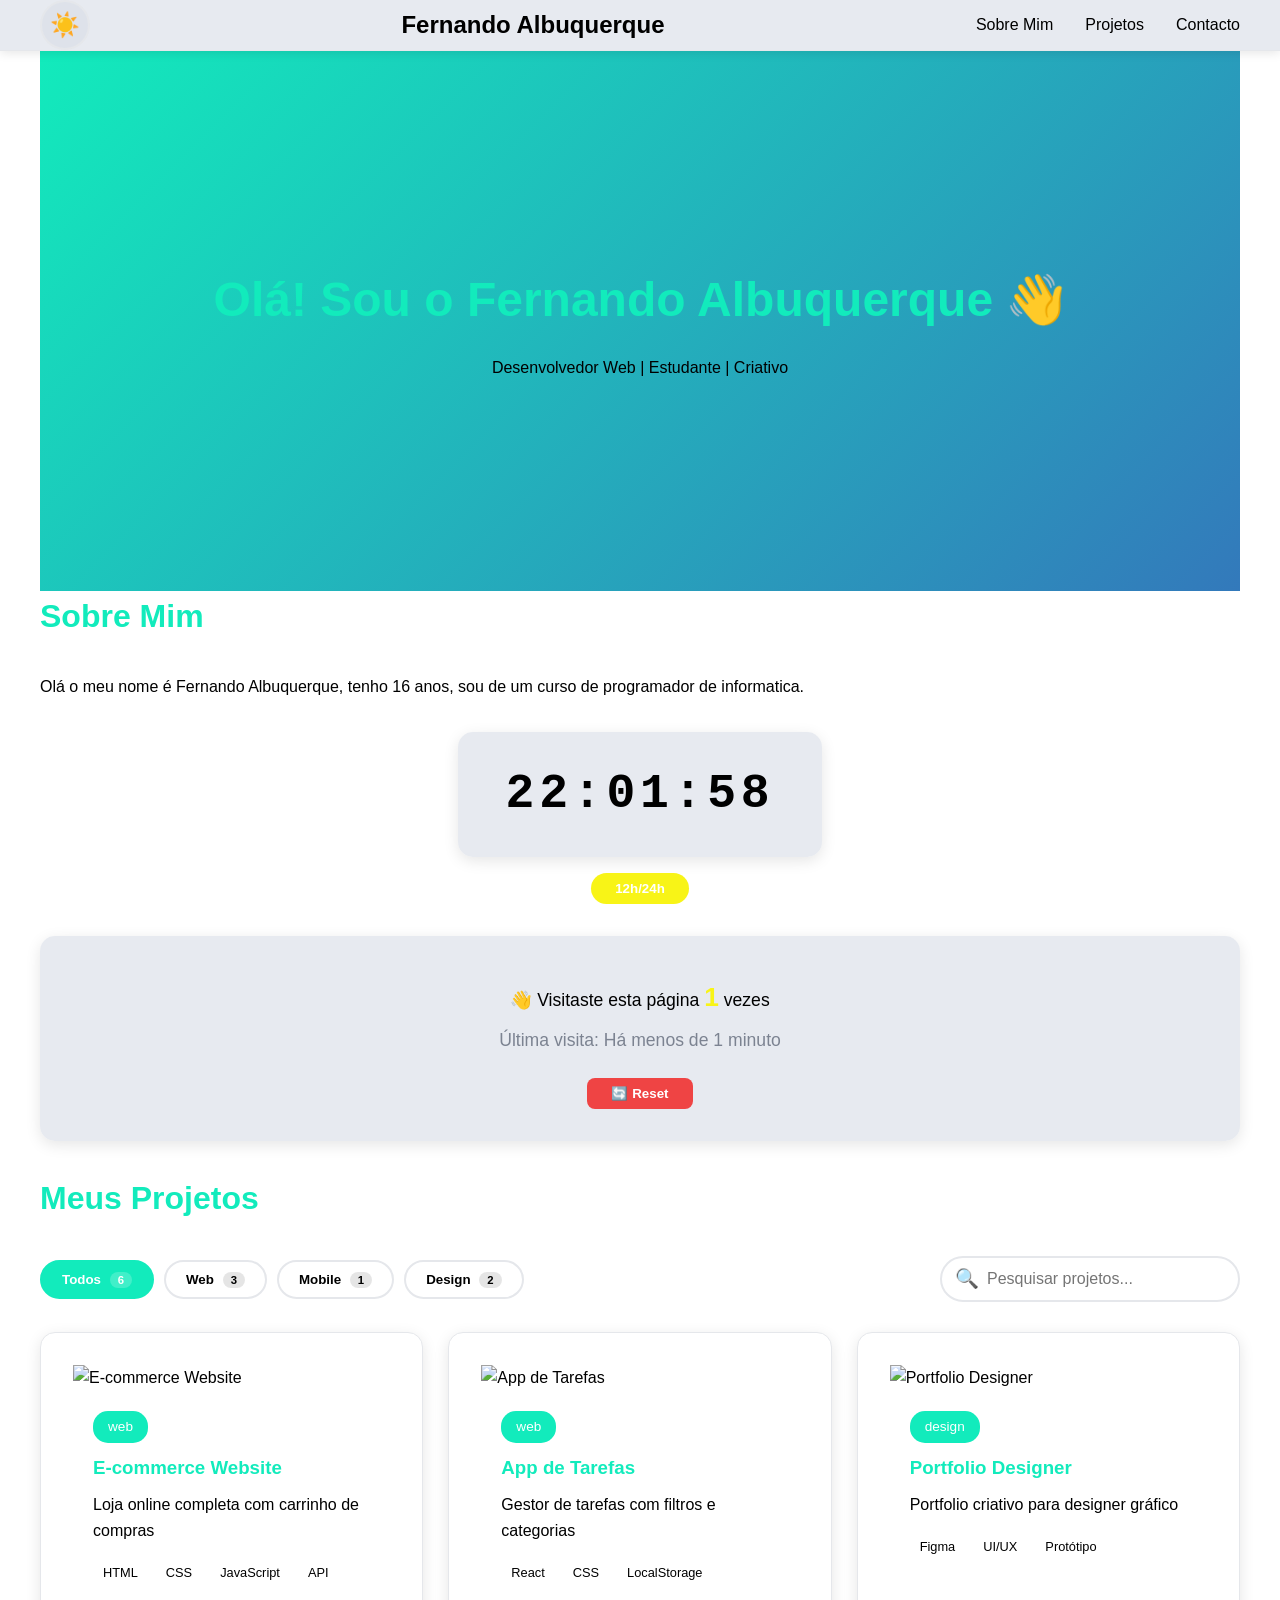
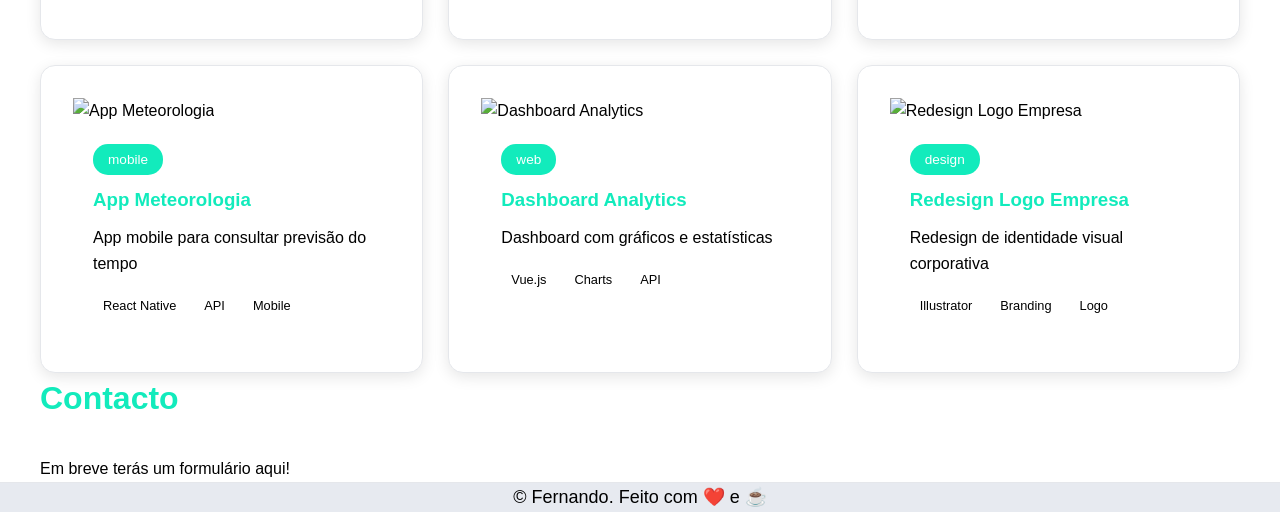
==== index.html @ 294d3413 "pesquisa" ====
<!DOCTYPE html>
<html lang="pt">
<head>
    <meta charset="UTF-8">
    <meta name="viewport" content="width=device-width, initial-scale=1.0">
    <meta name="description" content="Portfolio de [Teu Nome] - Desenvolvedor Web">
    <title>O Meu Portfolio</title>
    <link rel="stylesheet" href="styles.css">
</head>
<body>
    <!-- HEADER -->
    <header>
        <nav>
            <button id="theme-toggle" class="theme-toggle" aria-label="Alternar tema">
                <span class="icon-light">☀️</span>
                <span class="icon-dark">🌙</span>
            </button>
            <h1>Fernando Albuquerque</h1>
            <ul>
                <li><a href="#about">Sobre Mim</a></li>
                <li><a href="#projects">Projetos</a></li>
                <li><a href="#contact">Contacto</a></li>
            </ul>
        </nav>
    </header>

    <!-- HERO / INTRO -->
    <section class="hero">
        <h2>Olá! Sou o Fernando Albuquerque 👋</h2>
        <p>Desenvolvedor Web | Estudante | Criativo</p>
    </section>

    <!-- SOBRE MIM -->
    <section id="about" class="about">
        <h2>Sobre Mim</h2>
        <p>Olá o meu nome é Fernando Albuquerque, tenho 16 anos, sou de um curso de programador de informatica.</p>
        <!-- Aqui vão adicionar componentes interativos na próxima aula -->

        <!-- RELÓGIO -->
        <div class="clock-container">
        <div class="clock">
            <span id="hours">00</span>:<span id="minutes">00</span>:<span id="seconds">00</span>
        </div>
        <button id="format-toggle" class="format-toggle">12h/24h</button>
        </div>
        <!-- CONTADOR DE VISITAS -->
        <div class="visit-counter">
        <p>👋 Visitaste esta página <strong id="visit-count">0</strong> vezes</p>
        <p class="last-visit">Última visita: <span id="last-visit">Primeira vez!</span></p>
        <button id="reset-counter" class="reset-btn">🔄 Reset</button>
        </div>
    </section>

    <!-- PROJETOS -->
    <section id="projects" class="projects">
    <h2>Meus Projetos</h2>
    
    <!-- Barra de controlo (filtros + pesquisa) -->
    <div class="projects-controls">
        <div class="filter-buttons">
            <button class="filter-btn active" data-category="all">
                Todos <span class="count">0</span>
            </button>
            <button class="filter-btn" data-category="web">
                Web <span class="count">0</span>
            </button>
            <button class="filter-btn" data-category="mobile">
                Mobile <span class="count">0</span>
            </button>
            <button class="filter-btn" data-category="design">
                Design <span class="count">0</span>
            </button>
        </div>
        
        <div class="search-box">
            <input type="text" id="search-input" placeholder="Pesquisar projetos...">
        </div>
    </div>
    
    <!-- Grid onde os projetos vão aparecer -->
    <div id="projects-grid" class="projects-grid">
        <!-- Os cards serão inseridos aqui via JavaScript -->
    </div>
    
    <!-- Mensagem quando não há resultados -->
        <div id="no-results" class="no-results" style="display: none;">
            <p>😕 Nenhum projeto encontrado</p>
        </div>
    </section>

    <!-- Modal (fora da secção) -->
    <div id="project-modal" class="modal">
        <div class="modal-content">
            <span class="modal-close">×</span>
            <div id="modal-body">
            <!-- Conteúdo do modal será inserido aqui -->
            </div>
        </div>
    </div>

    <!-- CONTACTO -->
    <section id="contact" class="contact">
        <h2>Contacto</h2>
        <p>Em breve terás um formulário aqui!</p>
    </section>

    <!-- FOOTER -->
    <footer>
        <p style="color: black; font-size: large; text-align: center;">© <span id="year"></span>Fernando. Feito com ❤️ e ☕</p>
    </footer>
    <script src="script.js"></script>
</body>
</html>
---- styles.css ----
/* ===== RESET & VARIABLES ===== */
* {
    margin: 0;
    padding: 0;
    box-sizing: border-box;
}



/* ===== BASE STYLES ===== */
body {
    font-family: -apple-system, BlinkMacSystemFont, 'Segoe UI', sans-serif;
    line-height: 1.6;
    color: var(--dark);
    background: var(--light);
}

/* ===== HEADER & NAVIGATION ===== */
header {
    background: var(--white);
    padding: var(--spacing);
    box-shadow: 0 2px 10px rgba(0,0,0,0.1);
    position: sticky;
    top: 0;
    z-index: 100;
}

nav {
    display: flex;
    justify-content: space-between;
    align-items: center;
    max-width: 1200px;
    margin: 0 auto;
}

nav ul {
    display: flex;
    list-style: none;
    gap: 2rem;
}

nav a {
    text-decoration: none;
    color: var(--dark);
    font-weight: 500;
    transition: color 0.3s;
}

nav a:hover {
    color: var(--primary);
}

/* ===== HERO SECTION ===== */
.hero {
    background: linear-gradient(135deg, var(--primary) 0%, var(--secondary) 100%);
    color: var(--white);
    text-align: center;
    padding: 4rem var(--spacing);
    min-height: 60vh;
    display: flex;
    flex-direction: column;
    justify-content: center;
}

.hero h2 {
    font-size: 2.5rem;
    margin-bottom: 1rem;
}

/* ===== SECTIONS ===== */
section {
    max-width: 1200px;
    margin: 0 auto;
    padding: 3rem var(--spacing);
}

section h2 {
    font-size: 2rem;
    margin-bottom: 2rem;
    color: var(--primary);
}

/* ===== PROJECTS GRID ===== */
.projects-grid {
    display: grid;
    grid-template-columns: 1fr;
    gap: 2rem;
}

.project-card {
    background: var(--white);
    padding: 2rem;
    border-radius: 10px;
    box-shadow: 0 4px 12px rgba(0,0,0,0.1);
    transition: transform 0.3s;
}

.project-card:hover {
    transform: translateY(-5px);
}

/* ===== FOOTER ===== */
footer {
    background: var(--bg-secondary);
    color: var(--text-primary);
    text-align: center;
    padding: 2rem var(--spacing);
    border-top: 1px solid var(--border);
}

/* ===== RESPONSIVE - TABLET ===== */
@media (min-width: 768px) {
    .projects-grid {
        grid-template-columns: repeat(2, 1fr);
    }
    
    .hero h2 {
        font-size: 3rem;
    }
}

/* ===== RESPONSIVE - DESKTOP ===== */
@media (min-width: 1024px) {
    .projects-grid {
        grid-template-columns: repeat(3, 1fr);
    }
} 

/* ===== TEMA CLARO ===== */
:root {

    /* ===== cores principais ===== */
    --primary: #12ebbc;
    --secondary: #3379bb;
    --accent: #f8f417;

    /* ===== tema ===== */
    --bg-primary: #ffffff;
    --bg-secondary: #d9dee7a2;
    --text-primary: #000000;
    --text-secondary: #7c8391;
    --border: #e5e7eb;
}

/* ===== TEMA ESCURO ===== */
body.dark-mode {

    --primary: #910596;
    --secondary: #a93fff;
    --accent: #f817ed;

    --bg-primary: #1f2937;
    --bg-secondary: #5051527a;
    --text-primary: #979797;
    --text-secondary: #d1d5db;
    --border: #374151;
}


/* ===== APLICAR VARIÁVEIS ===== */
body {
    background-color: var(--bg-primary);
    color: var(--text-primary);
    transition: background-color 0.3s ease, color 0.3s ease;
}

header {
    background-color: var(--bg-secondary);
    border-bottom: 1px solid var(--border);
}

.project-card {
    background-color: var(--bg-secondary);
    color: var(--text-primary);
    border: 1px solid var(--border);
}

.theme-toggle {
    background: var(--bg-secondary);
    border: 2px solid var(--border);
    border-radius: 50%;
    width: 50px;
    height: 50px;
    cursor: pointer;
    font-size: 1.5em;
    transition: all 0.3s ease;
    position: relative;
}

.theme-toggle:hover {
    transform: scale(1.1);
}

.icon-light,
.icon-dark {
    position: absolute;
    top: 50%;
    left: 50%;
    transform: translate(-50%, -50%);
    transition: opacity 0.3s ease;
}

/* Mostrar sol em modo claro, lua em modo escuro */
body:not(.dark-mode) .icon-dark {
    opacity: 0;
}

body.dark-mode .icon-light {
    opacity: 0;
}

.clock-container {
    display: flex;
    flex-direction: column;
    align-items: center;
    gap: 1rem;
    margin: 2rem 0;
}

.clock {
    font-size: 3em;
    font-weight: bold;
    font-family: 'Courier New', monospace;
    background: var(--bg-secondary);
    padding: 1.5rem 3rem;
    border-radius: 15px;
    box-shadow: 0 4px 15px rgba(0, 0, 0, 0.1);
    letter-spacing: 0.1em;
}

.clock span {
    display: inline-block;
    min-width: 0.6em;
    text-align: center;
}

.format-toggle {
    background: var(--accent);
    color: white;
    border: none;
    padding: 0.5rem 1.5rem;
    border-radius: 25px;
    cursor: pointer;
    font-weight: 600;
    transition: all 0.3s ease;
}

.format-toggle:hover {
    transform: translateY(-2px);
    box-shadow: 0 4px 10px rgba(99, 102, 241, 0.3);
}
.visit-counter {
    background: var(--bg-secondary);
    padding: 2rem;
    border-radius: 15px;
    margin: 2rem 0;
    text-align: center;
    box-shadow: 0 4px 15px rgba(0, 0, 0, 0.1);
}

.visit-counter p {
    margin: 0.5rem 0;
    font-size: 1.1em;
}

.visit-counter strong {
    color: var(--accent);
    font-size: 1.5em;
}

.last-visit {
    color: var(--text-secondary);
    font-size: 0.9em;
}

.reset-btn {
    margin-top: 1rem;
    background: #ef4444;
    color: white;
    border: none;
    padding: 0.5rem 1.5rem;
    border-radius: 8px;
    cursor: pointer;
    font-weight: 600;
    transition: all 0.3s ease;
}

.reset-btn:hover {
    background: #dc2626;
    transform: translateY(-2px);
}
/* Controles */
.projects-controls {
    display: flex;
    justify-content: space-between;
    align-items: center;
    gap: 20px;
    margin-bottom: 30px;
    flex-wrap: wrap;
}

.filter-buttons {
    display: flex;
    gap: 10px;
    flex-wrap: wrap;
}

.filter-btn {
    padding: 10px 20px;
    border: 2px solid var(--border);
    background: white;
    border-radius: 25px;
    cursor: pointer;
    font-weight: 600;
    transition: all 0.3s;
}

.filter-btn:hover {
    border-color: var(--primary);
    transform: translateY(-2px);
}

.filter-btn.active {
    background: var(--primary);
    color: white;
    border-color: var(--primary);
}

.filter-btn .count {
    background: rgba(0,0,0,0.1);
    padding: 2px 8px;
    border-radius: 10px;
    font-size: 0.85em;
    margin-left: 5px;
}

.filter-btn.active .count {
    background: rgba(255,255,255,0.2);
}

/* Search */
.search-box input {
    padding: 12px 20px;
    border: 2px solid var(--border);
    border-radius: 25px;
    width: 300px;
    font-size: 1em;
    transition: border-color 0.3s;
}

.search-box input:focus {
    outline: none;
    border-color: var(--primary);
}

/* Grid de Projetos */
.projects-grid {
    display: grid;
    grid-template-columns: repeat(auto-fill, minmax(300px, 1fr));
    gap: 25px;
    margin-top: 30px;
}

/* Card de Projeto */
.project-card {
    background: white;
    border-radius: 15px;
    overflow: hidden;
    box-shadow: 0 4px 15px rgba(0,0,0,0.1);
    transition: all 0.3s;
    cursor: pointer;
}

.project-card:hover {
    transform: translateY(-5px);
    box-shadow: 0 8px 25px rgba(99, 102, 241, 0.2);
}

.project-card img {
    width: 100%;
    height: 200px;
    object-fit: cover;
}

.project-card-body {
    padding: 20px;
}

.project-card-body h3 {
    color: var(--primary);
    margin-bottom: 10px;
}

.project-category {
    display: inline-block;
    background: var(--primary);
    color: white;
    padding: 5px 15px;
    border-radius: 15px;
    font-size: 0.85em;
    margin-bottom: 10px;
}

.project-description {
    color: var(--gray);
    margin-bottom: 15px;
}

.project-tags {
    display: flex;
    gap: 8px;
    flex-wrap: wrap;
}

.tag {
    background: var(--light);
    color: var(--dark);
    padding: 4px 10px;
    border-radius: 10px;
    font-size: 0.8em;
}

/* No Results */
.no-results {
    text-align: center;
    padding: 60px 20px;
    color: var(--gray);
    font-size: 1.2em;
}

/* Modal (básico por agora) */
.modal {
    display: none;
    position: fixed;
    z-index: 1000;
    left: 0;
    top: 0;
    width: 100%;
    height: 100%;
    background: rgba(0,0,0,0.8);
}

.modal.active {
    display: flex;
    align-items: center;
    justify-content: center;
}

.modal-content {
    background: white;
    padding: 30px;
    border-radius: 20px;
    max-width: 800px;
    width: 90%;
    max-height: 90vh;
    overflow-y: auto;
    position: relative;
}

.modal-close {
    position: absolute;
    right: 20px;
    top: 20px;
    font-size: 2em;
    cursor: pointer;
    color: var(--gray);
}

.modal-close:hover {
    color: var(--danger);
}

/* Animação ao renderizar cards */
.project-card {
    animation: fadeInUp 0.5s ease forwards;
    opacity: 0;
}

@keyframes fadeInUp {
    from {
        opacity: 0;
        transform: translateY(30px);
    }
    to {
        opacity: 1;
        transform: translateY(0);
    }
}

/* Delay progressivo para cada card */
.project-card:nth-child(1) { animation-delay: 0.1s; }
.project-card:nth-child(2) { animation-delay: 0.2s; }
.project-card:nth-child(3) { animation-delay: 0.3s; }
.project-card:nth-child(4) { animation-delay: 0.4s; }
.project-card:nth-child(5) { animation-delay: 0.5s; }
.project-card:nth-child(6) { animation-delay: 0.6s; }

@keyframes fadeOut {
    to {
        opacity: 0;
        transform: translateY(-20px);
    }
}

/* Modal Overlay */
.modal {
    display: none;
    position: fixed;
    z-index: 1000;
    left: 0;
    top: 0;
    width: 100%;
    height: 100%;
    background: rgba(0, 0, 0, 0.8);
    backdrop-filter: blur(5px);
    animation: fadeIn 0.3s ease;
}

.modal.active {
    display: flex;
    align-items: center;
    justify-content: center;
}

/* Modal Content */
.modal-content {
    background: white;
    padding: 40px;
    border-radius: 20px;
    max-width: 800px;
    width: 90%;
    max-height: 90vh;
    overflow-y: auto;
    position: relative;
    animation: slideUp 0.4s ease;
    box-shadow: 0 20px 60px rgba(0, 0, 0, 0.3);
}

@keyframes slideUp {
    from {
        opacity: 0;
        transform: translateY(50px);
    }
    to {
        opacity: 1;
        transform: translateY(0);
    }
}

/* Close Button */
.modal-close {
    position: absolute;
    right: 20px;
    top: 20px;
    font-size: 2.5em;
    cursor: pointer;
    color: var(--gray);
    line-height: 1;
    transition: all 0.3s;
    width: 40px;
    height: 40px;
    display: flex;
    align-items: center;
    justify-content: center;
    border-radius: 50%;
}

.modal-close:hover {
    background: var(--danger);
    color: white;
    transform: rotate(90deg);
}

/* Modal Body */
#modal-body h2 {
    color: var(--primary);
    margin-bottom: 10px;
}

.modal-category {
    display: inline-block;
    background: var(--primary);
    color: white;
    padding: 8px 20px;
    border-radius: 20px;
    margin-bottom: 20px;
}

.modal-image {
    width: 100%;
    border-radius: 15px;
    margin-bottom: 25px;
}

.modal-section {
    margin: 25px 0;
}

.modal-section h3 {
    color: var(--dark);
    margin-bottom: 15px;
    border-left: 4px solid var(--primary);
    padding-left: 15px;
}

.modal-section ul {
    list-style: none;
    padding: 0;
}

.modal-section ul li {
    padding: 8px 0;
    padding-left: 25px;
    position: relative;
}

.modal-section ul li::before {
    content: '✓';
    position: absolute;
    left: 0;
    color: var(--success);
    font-weight: bold;
}

.modal-tech {
    display: flex;
    gap: 10px;
    flex-wrap: wrap;
}

.tech-badge {
    background: linear-gradient(135deg, var(--primary), var(--secondary));
    color: white;
    padding: 8px 16px;
    border-radius: 20px;
    font-size: 0.9em;
}

.modal-link {
    display: inline-block;
    background: var(--primary);
    color: white;
    padding: 12px 30px;
    border-radius: 25px;
    text-decoration: none;
    margin-top: 20px;
    transition: all 0.3s;
}

.modal-link:hover {
    background: var(--secondary);
    transform: translateY(-2px);
    box-shadow: 0 4px 12px rgba(99, 102, 241, 0.3);
}

/* Highlight no input quando está ativo */
.search-box input:focus {
    outline: none;
    border-color: var(--primary);
    box-shadow: 0 0 0 3px rgba(99, 102, 241, 0.1);
}

/* Ícone de pesquisa dentro do input */
.search-box {
    position: relative;
}

.search-box input {
    padding-left: 45px;
}

.search-box::before {
    content: '🔍';
    position: absolute;
    left: 15px;
    top: 50%;
    transform: translateY(-50%);
    font-size: 1.2em;
}

/* Animação quando não há resultados */
.no-results {
    animation: shake 0.5s ease;
}

@keyframes shake {
    0%, 100% { transform: translateX(0); }
    25% { transform: translateX(-10px); }
    75% { transform: translateX(10px); }
}
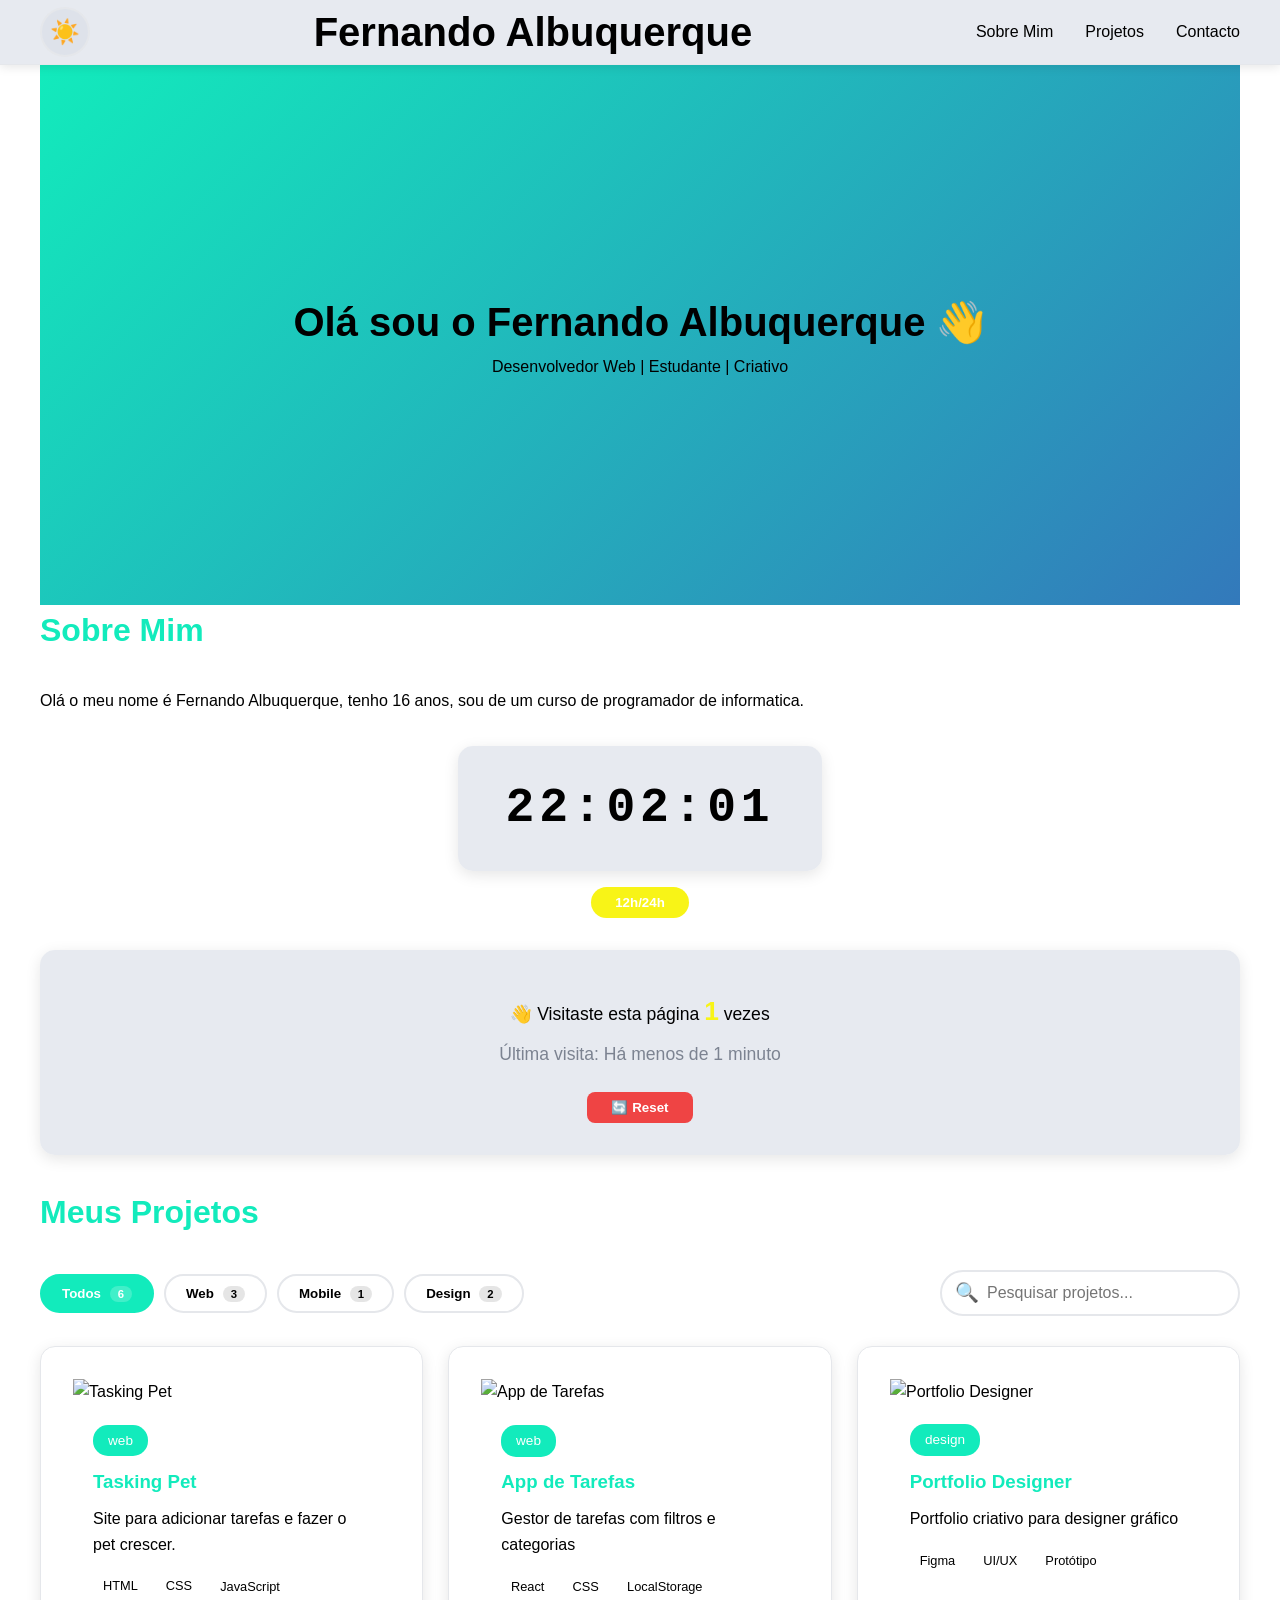
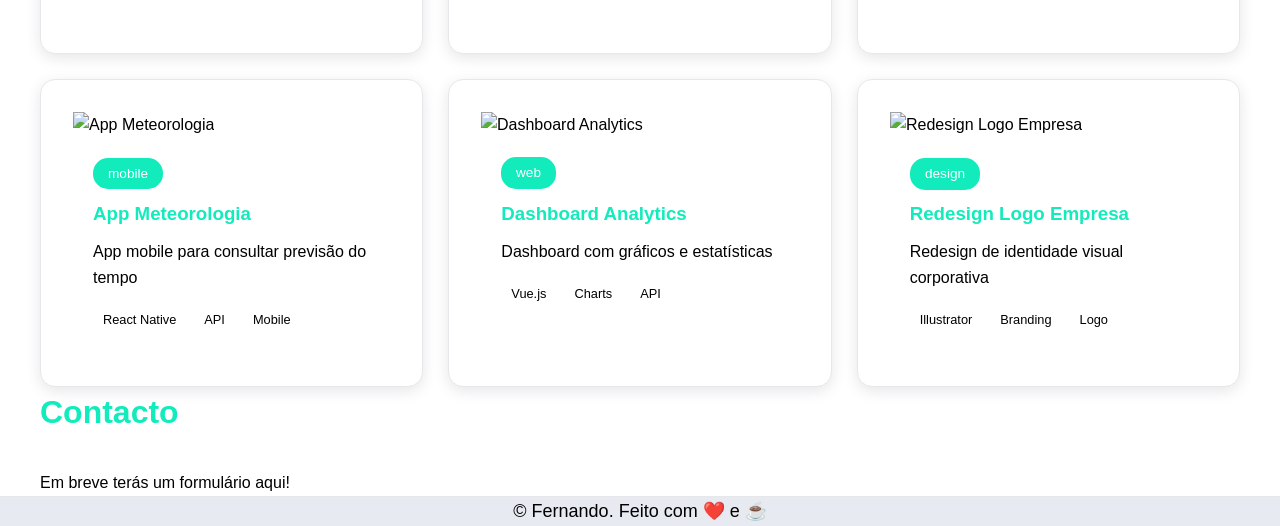
==== commit ffd8d3bc: "new project" ====
--- a/index.html
+++ b/index.html
@@ -26,7 +26,7 @@
 
     <!-- HERO / INTRO -->
     <section class="hero">
-        <h2>Olá! Sou o Fernando Albuquerque 👋</h2>
+        <h1>Olá sou o Fernando Albuquerque 👋</h1>
         <p>Desenvolvedor Web | Estudante | Criativo</p>
     </section>
 
--- a/styles.css
+++ b/styles.css
@@ -1,3 +1,7 @@
+h1 {
+    font-size: 2.5rem;
+    color: #000000;
+}
 /* ===== RESET & VARIABLES ===== */
 * {
     margin: 0;
@@ -145,13 +149,13 @@
 /* ===== TEMA ESCURO ===== */
 body.dark-mode {
 
-    --primary: #910596;
-    --secondary: #a93fff;
-    --accent: #f817ed;
+    --primary: #f70fff;
+    --secondary: #a408b3;
+    --accent: #5e125a;
 
     --bg-primary: #1f2937;
     --bg-secondary: #5051527a;
-    --text-primary: #979797;
+    --text-primary: #000000;
     --text-secondary: #d1d5db;
     --border: #374151;
 }
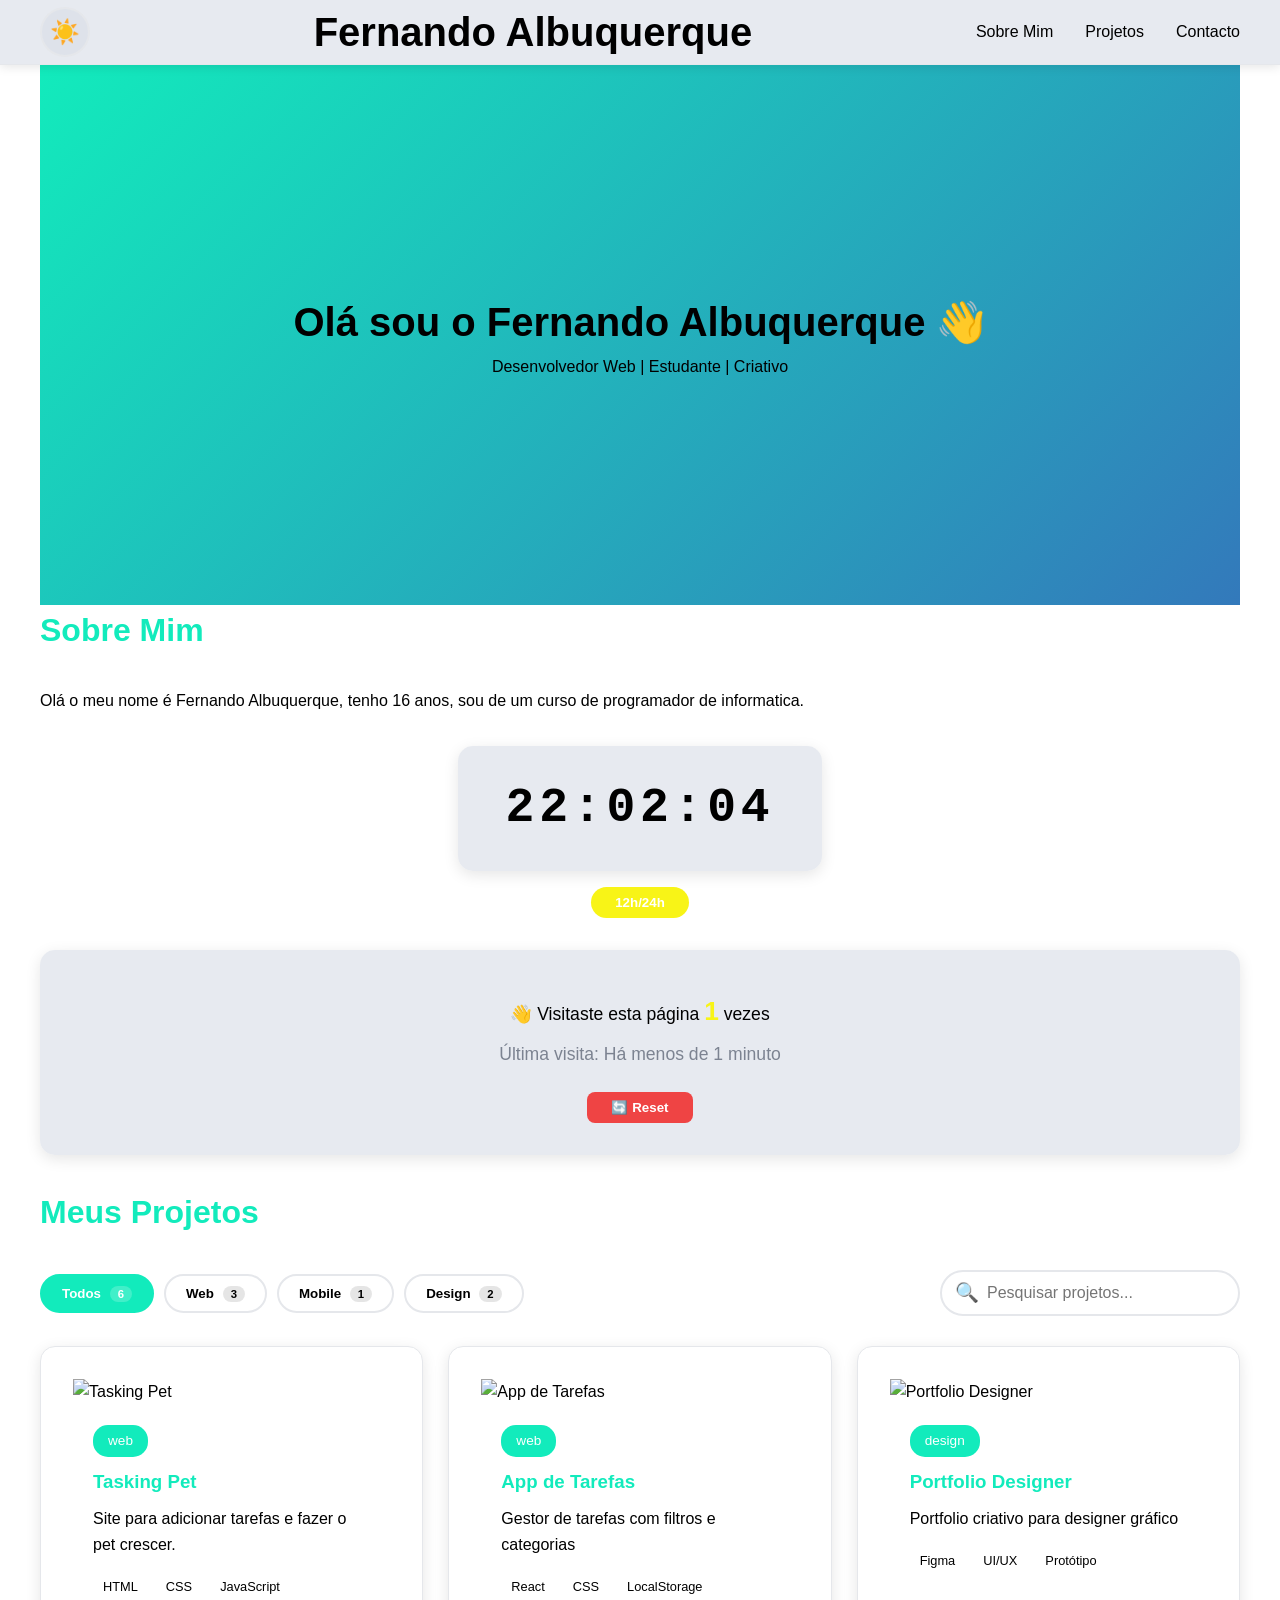
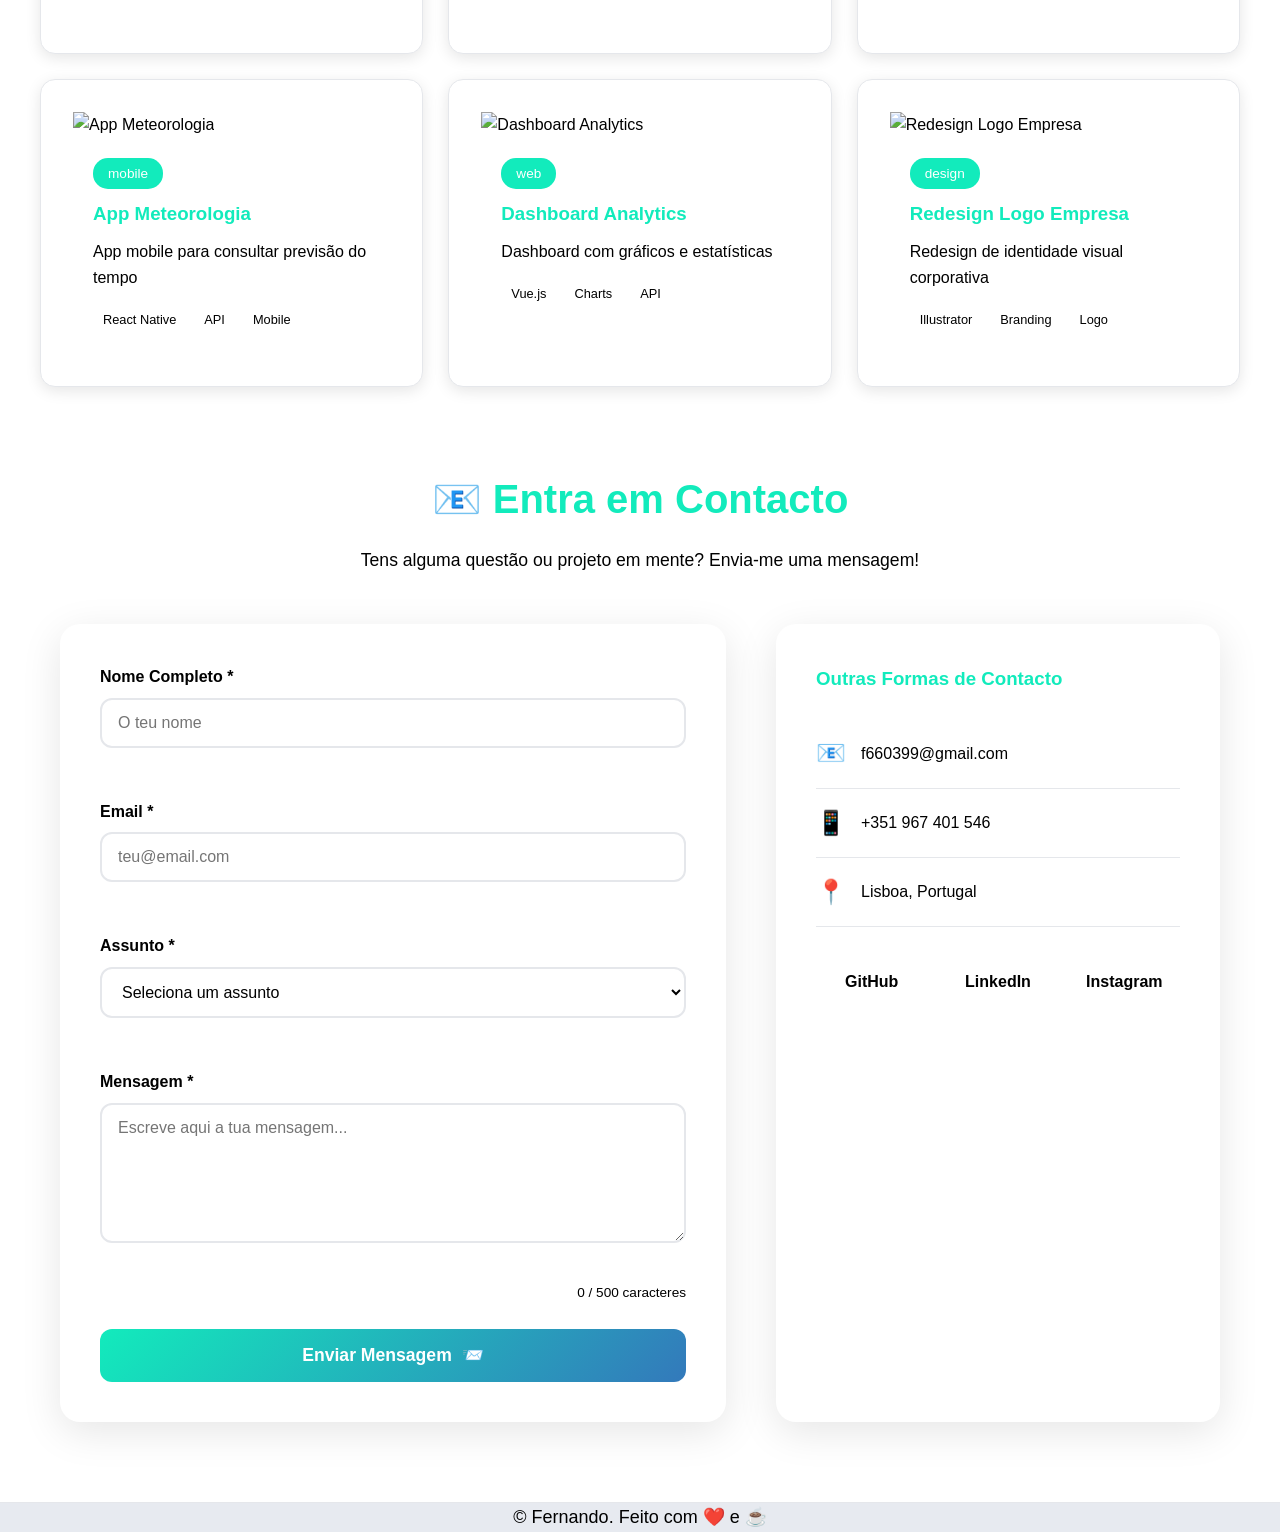
==== commit 24760dfc: "area de contacto" ====
--- a/index.html
+++ b/index.html
@@ -100,8 +100,124 @@
 
     <!-- CONTACTO -->
     <section id="contact" class="contact">
-        <h2>Contacto</h2>
-        <p>Em breve terás um formulário aqui!</p>
+    <div class="section-header">
+        <h2>📧 Entra em Contacto</h2>
+        <p>Tens alguma questão ou projeto em mente? Envia-me uma mensagem!</p>
+    </div>
+
+    <div class="contact-container">
+        <!-- Formulário -->
+        <form id="contact-form" class="contact-form" novalidate>
+            
+            <!-- Nome -->
+            <div class="form-group">
+                <label for="name">
+                    Nome Completo <span class="required">*</span>
+                </label>
+                <div class="input-wrapper">
+                    <input 
+                        type="text" 
+                        id="name" 
+                        name="name"
+                        placeholder="O teu nome"
+                        required
+                        minlength="3"
+                    >
+                    <span class="input-icon"></span>
+                </div>
+                <span class="error-message"></span>
+            </div>
+
+            <!-- Email -->
+            <div class="form-group">
+                <label for="email">
+                    Email <span class="required">*</span>
+                </label>
+                <div class="input-wrapper">
+                    <input 
+                        type="email" 
+                        id="email" 
+                        name="email"
+                        placeholder="teu@email.com"
+                        required
+                    >
+                    <span class="input-icon"></span>
+                </div>
+                <span class="error-message"></span>
+            </div>
+
+            <!-- Assunto -->
+            <div class="form-group">
+                <label for="subject">
+                    Assunto <span class="required">*</span>
+                </label>
+                <div class="input-wrapper">
+                    <select id="subject" name="subject" required>
+                        <option value="">Seleciona um assunto</option>
+                        <option value="projeto">Proposta de Projeto</option>
+                        <option value="colaboracao">Colaboração</option>
+                        <option value="emprego">Oportunidade de Emprego</option>
+                        <option value="info">Pedido de Informação</option>
+                        <option value="outro">Outro</option>
+                    </select>
+                    <span class="input-icon"></span>
+                </div>
+                <span class="error-message"></span>
+            </div>
+
+            <!-- Mensagem -->
+            <div class="form-group">
+                <label for="message">
+                    Mensagem <span class="required">*</span>
+                </label>
+                <div class="input-wrapper">
+                    <textarea 
+                        id="message" 
+                        name="message"
+                        placeholder="Escreve aqui a tua mensagem..."
+                        required
+                        minlength="10"
+                        rows="6"
+                    ></textarea>
+                    <span class="input-icon"></span>
+                </div>
+                <span class="error-message"></span>
+                <div class="char-counter">
+                    <span id="char-count">0</span> / 500 caracteres
+                </div>
+            </div>
+
+            <!-- Botão Submit -->
+            <button type="submit" class="submit-btn" id="submit-btn">
+                <span class="btn-text">Enviar Mensagem</span>
+                <span class="btn-icon">📨</span>
+            </button>
+
+        </form>
+
+        <!-- Info Adicional -->
+        <div class="contact-info">
+            <h3>Outras Formas de Contacto</h3>
+            <div class="info-item">
+                <span class="icon">📧</span>
+                <span>f660399@gmail.com</span>
+            </div>
+            <div class="info-item">
+                <span class="icon">📱</span>
+                <span>+351 967 401 546</span>
+            </div>
+            <div class="info-item">
+                <span class="icon">📍</span>
+                <span>Lisboa, Portugal</span>
+            </div>
+            
+            <div class="social-links">
+                <a href="#" target="_blank">GitHub</a>
+                <a href="#" target="_blank">LinkedIn</a>
+                <a href="#" target="_blank">Instagram</a>
+            </div>
+        </div>
+    </div>
     </section>
 
     <!-- FOOTER -->
--- a/styles.css
+++ b/styles.css
@@ -691,4 +691,268 @@
     0%, 100% { transform: translateX(0); }
     25% { transform: translateX(-10px); }
     75% { transform: translateX(10px); }
+}
+
+/* Contact Section */
+.contact {
+    padding: 80px 20px;
+    background: var(--light);
+}
+
+.section-header {
+    text-align: center;
+    margin-bottom: 50px;
+}
+
+.section-header h2 {
+    font-size: 2.5em;
+    color: var(--primary);
+    margin-bottom: 15px;
+}
+
+.section-header p {
+    color: var(--gray);
+    font-size: 1.1em;
+}
+
+.contact-container {
+    max-width: 1200px;
+    margin: 0 auto;
+    display: grid;
+    grid-template-columns: 1.5fr 1fr;
+    gap: 50px;
+}
+
+/* Form Styling */
+.contact-form {
+    background: white;
+    padding: 40px;
+    border-radius: 20px;
+    box-shadow: 0 10px 40px rgba(0, 0, 0, 0.1);
+}
+
+.form-group {
+    margin-bottom: 25px;
+}
+
+.form-group label {
+    display: block;
+    margin-bottom: 8px;
+    font-weight: 600;
+    color: var(--dark);
+}
+
+.required {
+    color: var(--danger);
+}
+
+.input-wrapper {
+    position: relative;
+}
+
+.form-group input,
+.form-group select,
+.form-group textarea {
+    width: 100%;
+    padding: 14px 45px 14px 16px;
+    border: 2px solid var(--border);
+    border-radius: 12px;
+    font-size: 1em;
+    font-family: inherit;
+    transition: all 0.3s;
+    background: white;
+}
+
+.form-group input:focus,
+.form-group select:focus,
+.form-group textarea:focus {
+    outline: none;
+    border-color: var(--primary);
+    box-shadow: 0 0 0 4px rgba(99, 102, 241, 0.1);
+}
+
+.form-group textarea {
+    resize: vertical;
+    min-height: 120px;
+}
+
+/* Input Icons (validation feedback) */
+.input-icon {
+    position: absolute;
+    right: 15px;
+    top: 50%;
+    transform: translateY(-50%);
+    font-size: 1.2em;
+    opacity: 0;
+    transition: opacity 0.3s;
+}
+
+.form-group.valid .input-icon {
+    opacity: 1;
+    color: var(--success);
+}
+
+.form-group.valid .input-icon::before {
+    content: '✓';
+}
+
+.form-group.invalid .input-icon {
+    opacity: 1;
+    color: var(--danger);
+}
+
+.form-group.invalid .input-icon::before {
+    content: '✗';
+}
+
+.form-group.valid input,
+.form-group.valid select,
+.form-group.valid textarea {
+    border-color: var(--success);
+}
+
+.form-group.invalid input,
+.form-group.invalid select,
+.form-group.invalid textarea {
+    border-color: var(--danger);
+}
+
+/* Error Messages */
+.error-message {
+    display: block;
+    color: var(--danger);
+    font-size: 0.85em;
+    margin-top: 6px;
+    min-height: 20px;
+    opacity: 0;
+    transition: opacity 0.3s;
+}
+
+.form-group.invalid .error-message {
+    opacity: 1;
+}
+
+/* Character Counter */
+.char-counter {
+    text-align: right;
+    font-size: 0.85em;
+    color: var(--gray);
+    margin-top: 6px;
+}
+
+.char-counter.warning {
+    color: var(--warning);
+}
+
+.char-counter.error {
+    color: var(--danger);
+}
+
+/* Submit Button */
+.submit-btn {
+    width: 100%;
+    padding: 16px 32px;
+    background: linear-gradient(135deg, var(--primary), var(--secondary));
+    color: white;
+    border: none;
+    border-radius: 12px;
+    font-size: 1.1em;
+    font-weight: 600;
+    cursor: pointer;
+    display: flex;
+    align-items: center;
+    justify-content: center;
+    gap: 10px;
+    transition: all 0.3s;
+}
+
+.submit-btn:hover:not(:disabled) {
+    transform: translateY(-2px);
+    box-shadow: 0 8px 25px rgba(99, 102, 241, 0.3);
+}
+
+.submit-btn:disabled {
+    opacity: 0.6;
+    cursor: not-allowed;
+}
+
+.submit-btn.loading .btn-text::after {
+    content: '';
+    display: inline-block;
+    width: 12px;
+    height: 12px;
+    border: 2px solid white;
+    border-top-color: transparent;
+    border-radius: 50%;
+    animation: spin 0.8s linear infinite;
+    margin-left: 8px;
+}
+
+@keyframes spin {
+    to { transform: rotate(360deg); }
+}
+
+/* Contact Info */
+.contact-info {
+    background: white;
+    padding: 40px;
+    border-radius: 20px;
+    box-shadow: 0 10px 40px rgba(0, 0, 0, 0.1);
+}
+
+.contact-info h3 {
+    color: var(--primary);
+    margin-bottom: 25px;
+}
+
+.info-item {
+    display: flex;
+    align-items: center;
+    gap: 15px;
+    padding: 15px 0;
+    border-bottom: 1px solid var(--border);
+}
+
+.info-item:last-of-type {
+    border-bottom: none;
+}
+
+.info-item .icon {
+    font-size: 1.5em;
+}
+
+.social-links {
+    display: flex;
+    gap: 15px;
+    margin-top: 30px;
+}
+
+.social-links a {
+    flex: 1;
+    padding: 12px;
+    background: var(--light);
+    border-radius: 10px;
+    text-align: center;
+    text-decoration: none;
+    color: var(--dark);
+    font-weight: 600;
+    transition: all 0.3s;
+}
+
+.social-links a:hover {
+    background: var(--primary);
+    color: white;
+    transform: translateY(-2px);
+}
+
+/* Responsive */
+@media (max-width: 768px) {
+    .contact-container {
+        grid-template-columns: 1fr;
+    }
+    
+    .contact-form,
+    .contact-info {
+        padding: 25px;
+    }
 }
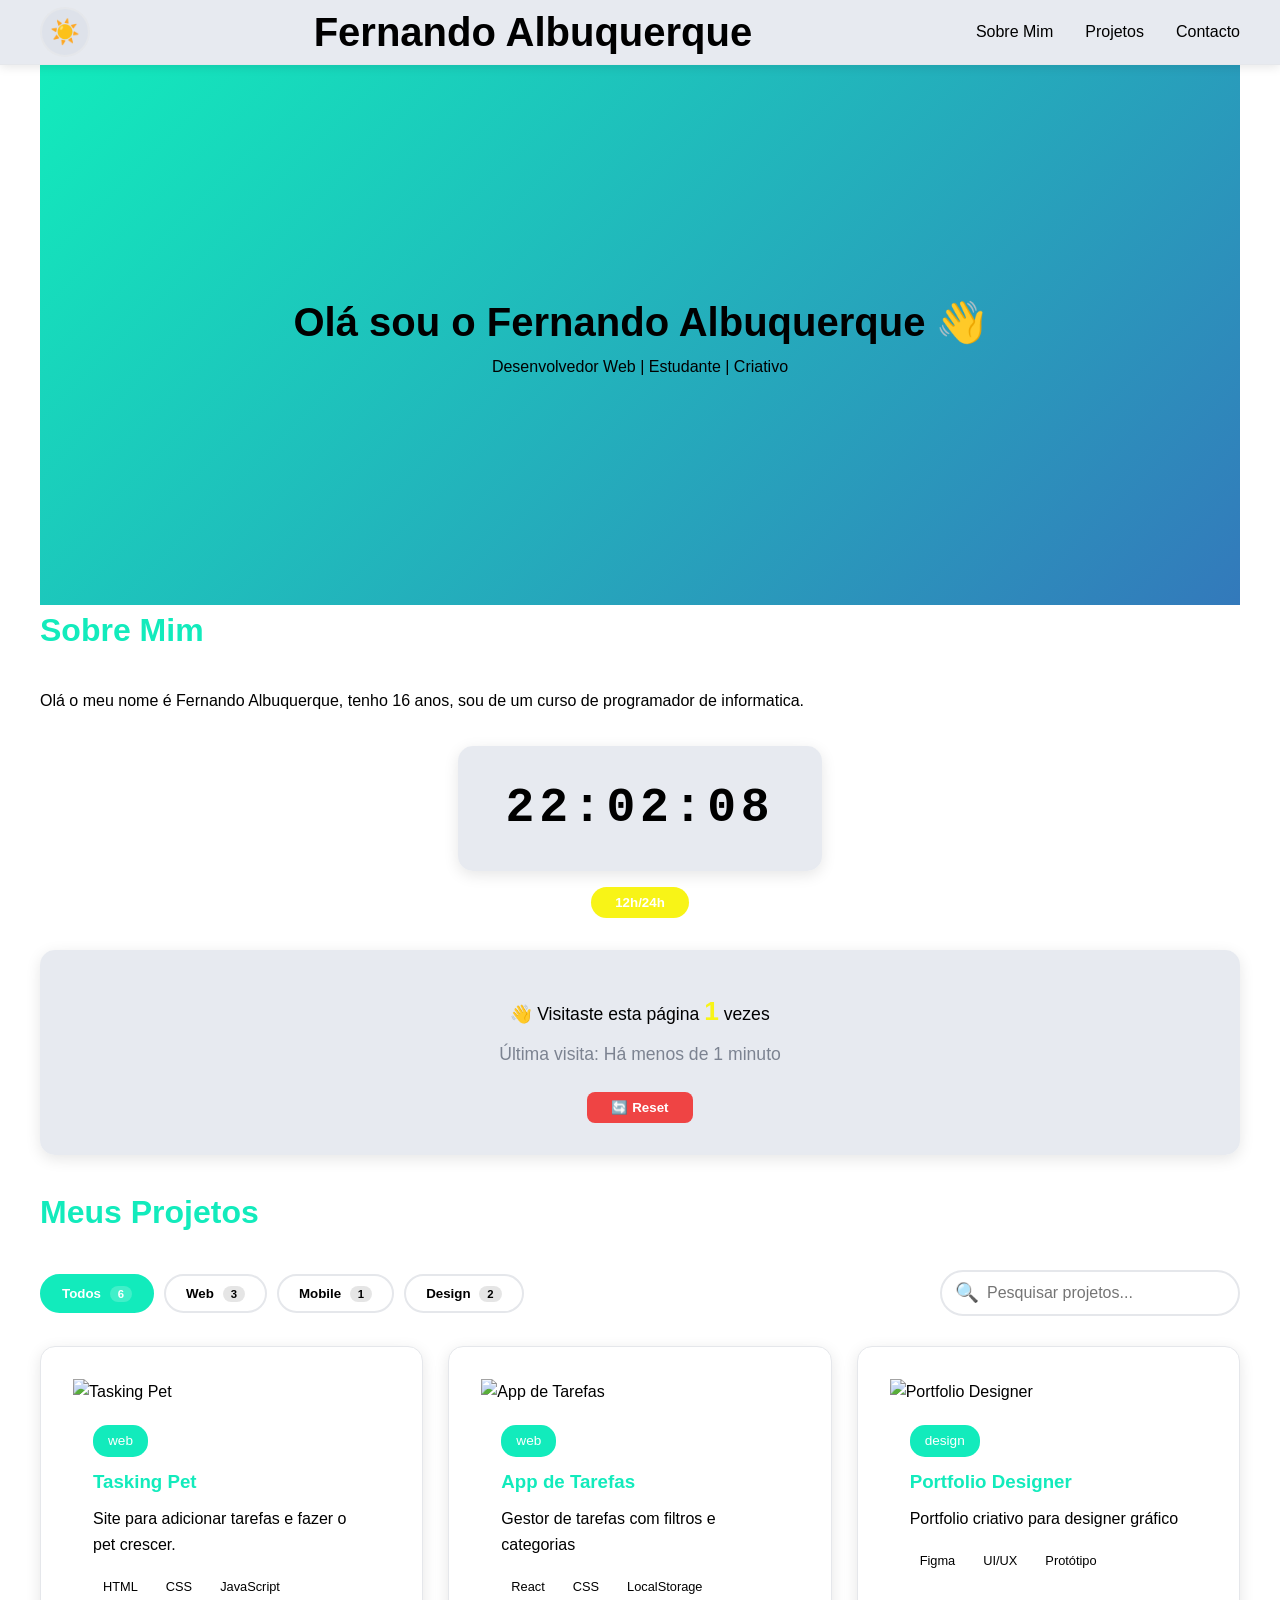
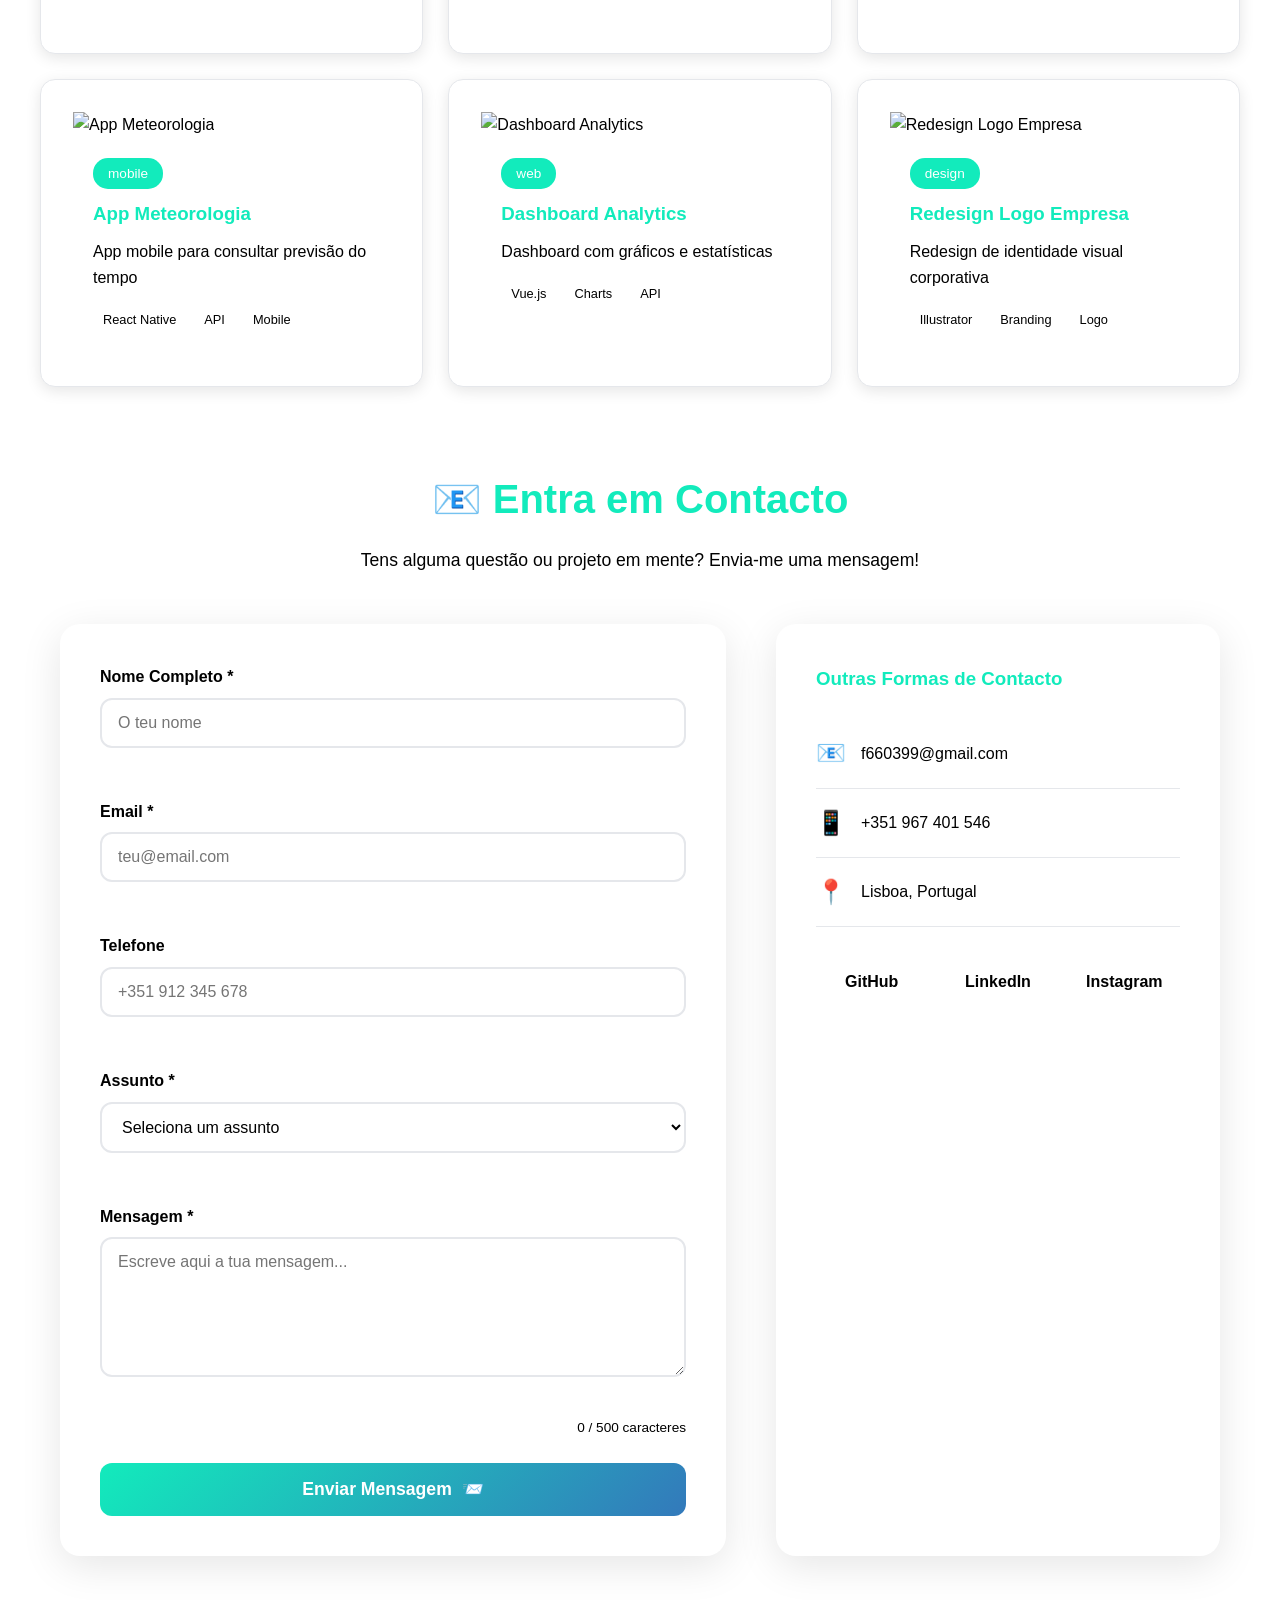
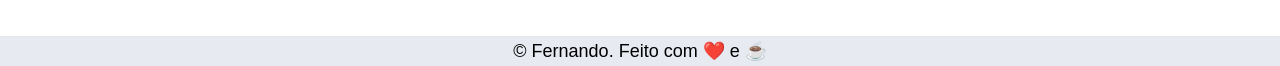
==== commit 0c633c37: "personalização da area de contacto" ====
--- a/index.html
+++ b/index.html
@@ -145,6 +145,20 @@
                 </div>
                 <span class="error-message"></span>
             </div>
+            
+            <!-- Adicionar campo telefone (opcional) -->
+             <div class="form-group">
+                <label for="phone">Telefone</label>
+                 <div class="input-wrapper">
+                     <input 
+                         type="tel" 
+                         id="phone" 
+                        name="phone"
+                        placeholder="+351 912 345 678">
+                    <span class="input-icon"></span>
+                </div>
+                <span class="error-message"></span>
+            </div>
 
             <!-- Assunto -->
             <div class="form-group">
@@ -219,7 +233,6 @@
         </div>
     </div>
     </section>
-
     <!-- FOOTER -->
     <footer>
         <p style="color: black; font-size: large; text-align: center;">© <span id="year"></span>Fernando. Feito com ❤️ e ☕</p>
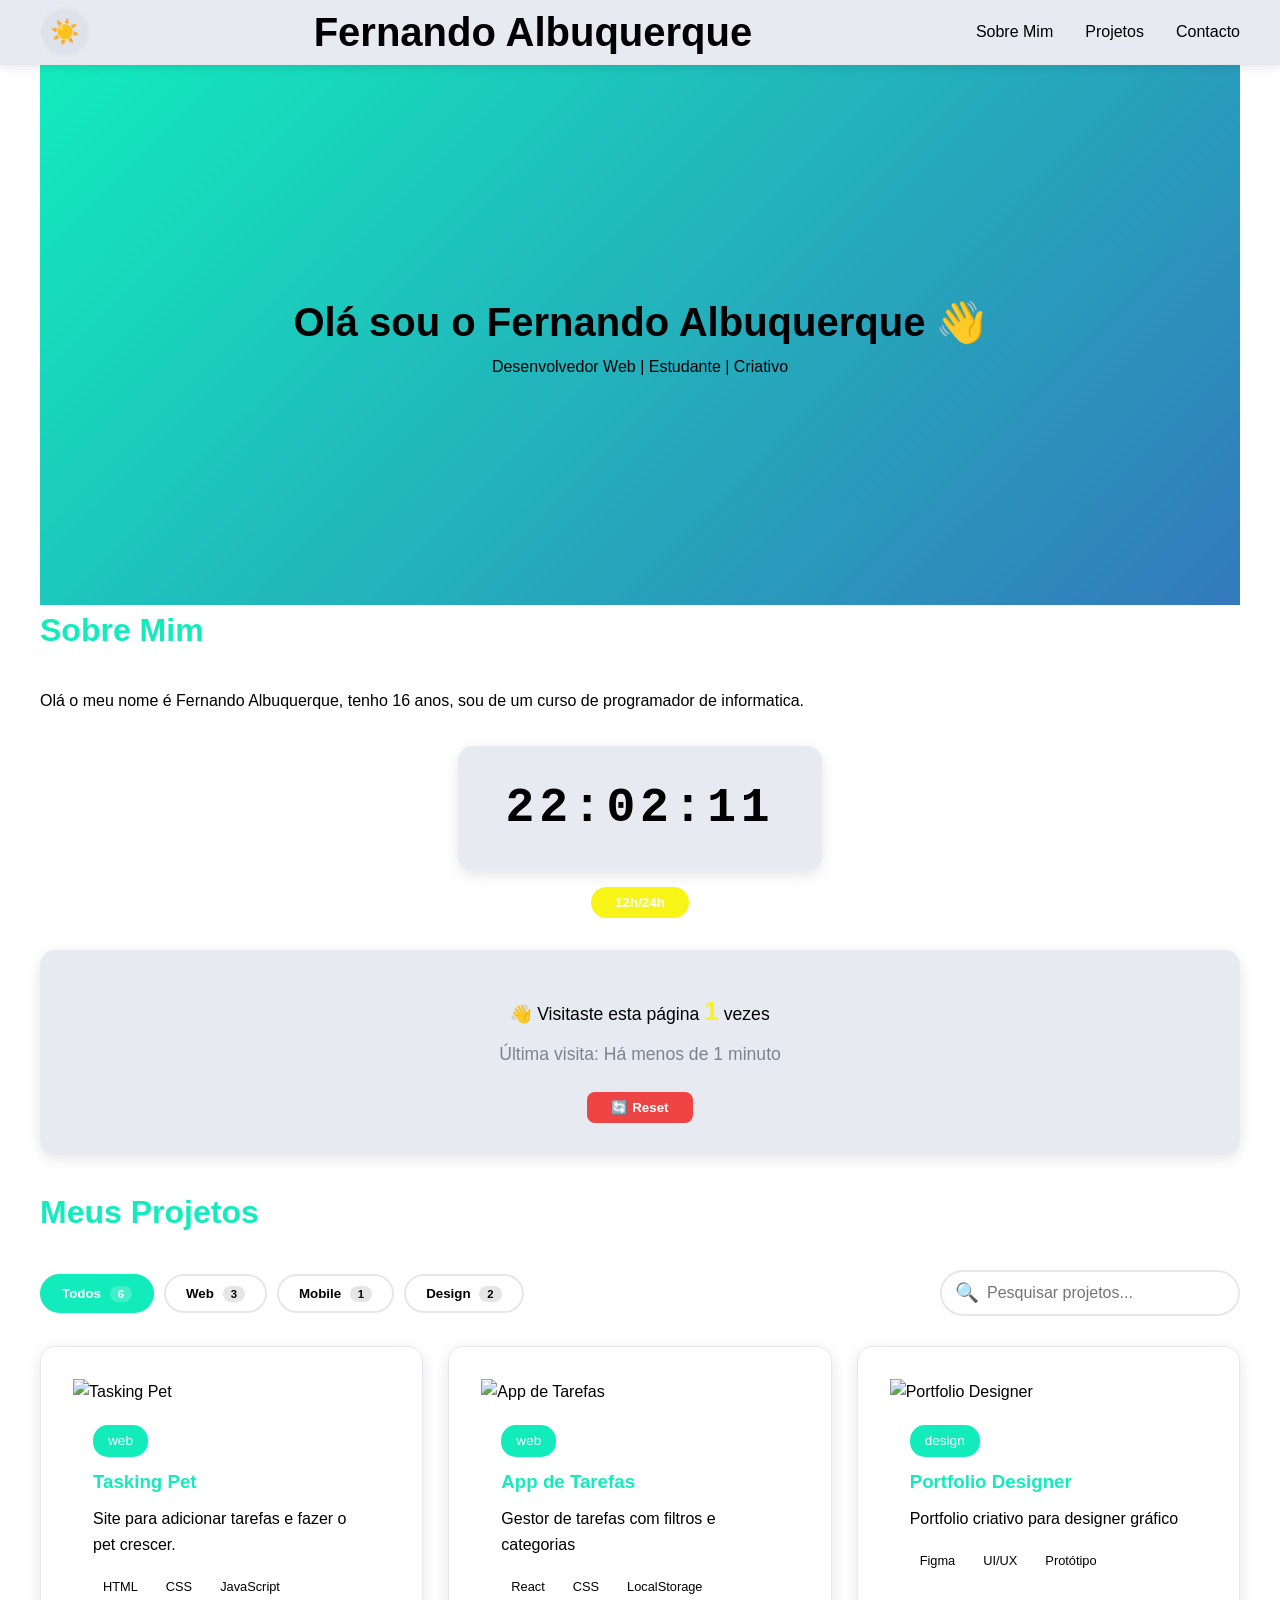
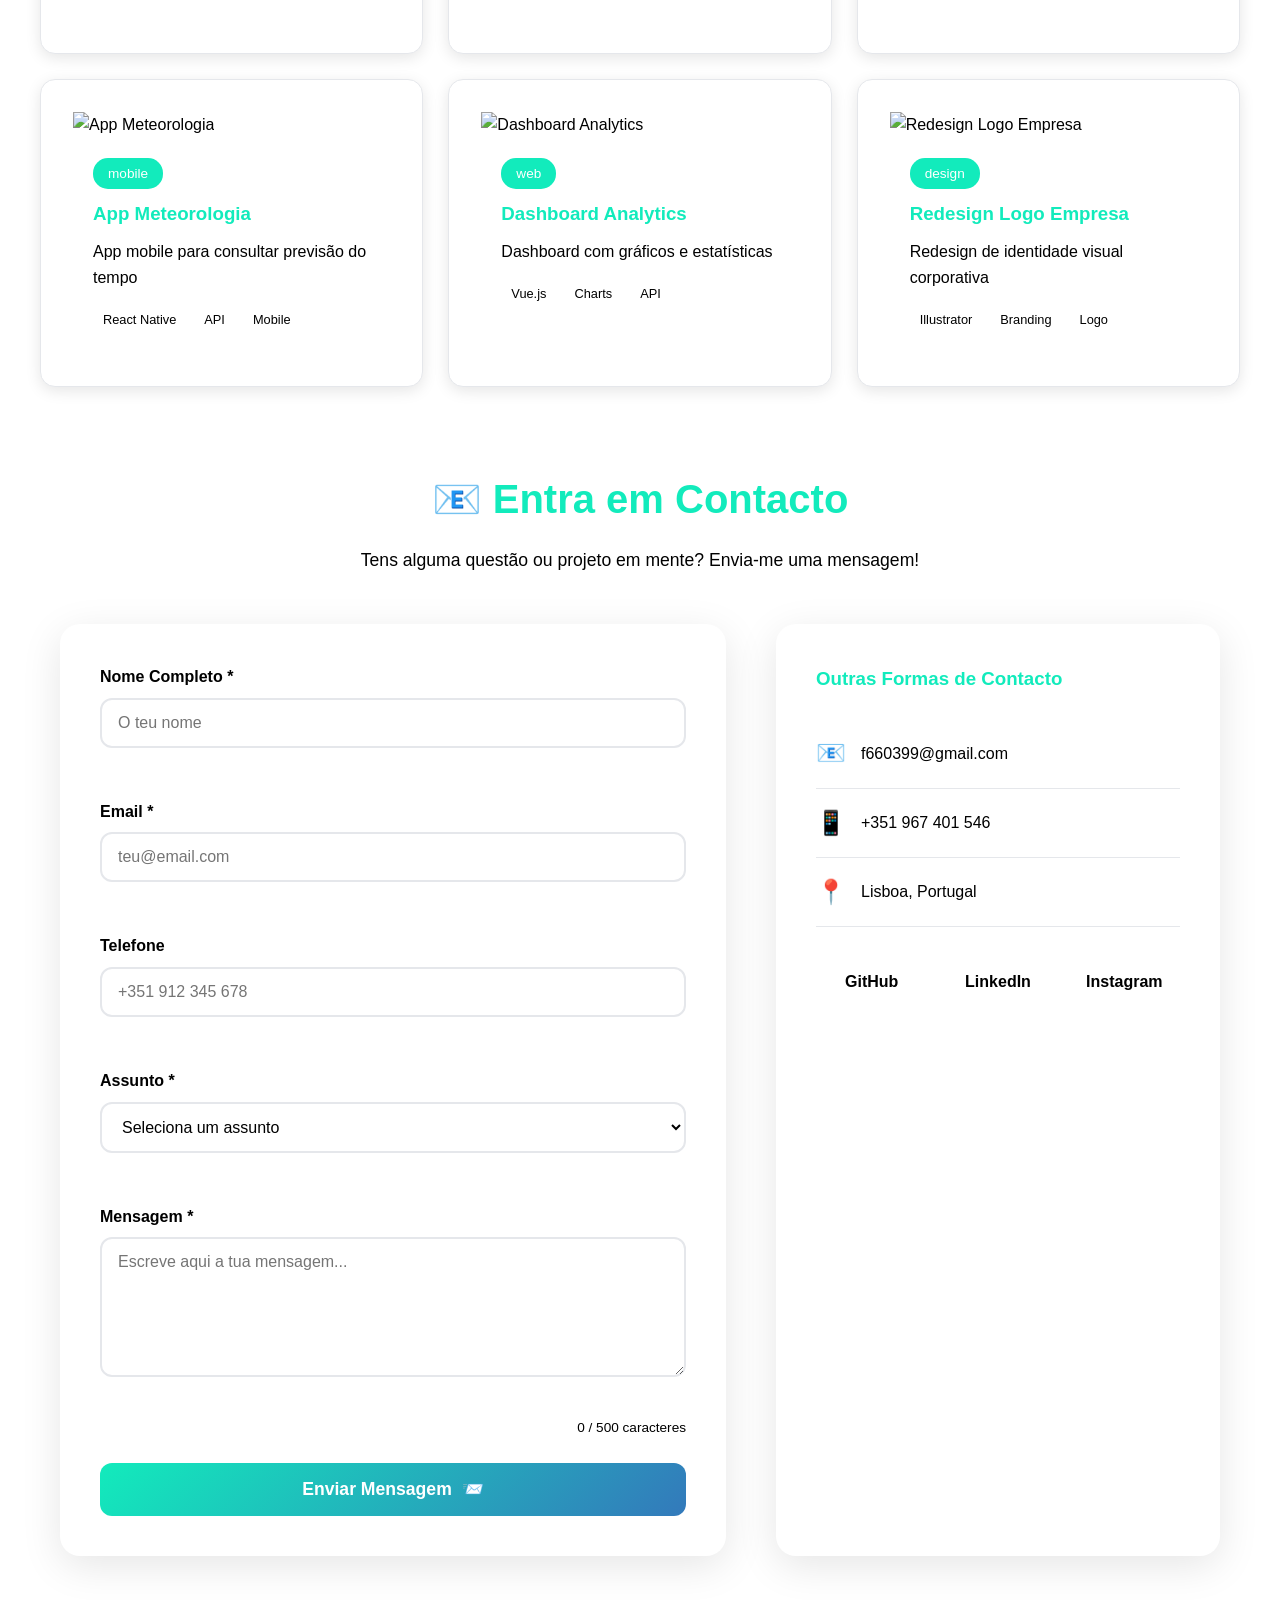
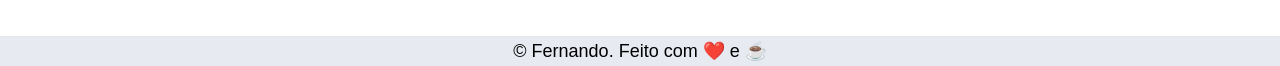
==== commit 0e10b4ec: "toast" ====
--- a/index.html
+++ b/index.html
@@ -233,10 +233,12 @@
         </div>
     </div>
     </section>
+    <!-- Container de Toasts -->
+    <div id="toast-container" class="toast-container"></div>
     <!-- FOOTER -->
     <footer>
         <p style="color: black; font-size: large; text-align: center;">© <span id="year"></span>Fernando. Feito com ❤️ e ☕</p>
     </footer>
     <script src="script.js"></script>
 </body>
-</html>
+</html>
--- a/styles.css
+++ b/styles.css
@@ -955,4 +955,112 @@
     .contact-info {
         padding: 25px;
     }
+}
+/* Toast Notifications */
+.toast-container {
+    position: fixed;
+    top: 20px;
+    right: 20px;
+    z-index: 9999;
+    display: flex;
+    flex-direction: column;
+    gap: 15px;
+}
+
+.toast {
+    background: white;
+    padding: 20px 25px;
+    border-radius: 12px;
+    box-shadow: 0 10px 40px rgba(0, 0, 0, 0.2);
+    display: flex;
+    align-items: center;
+    gap: 15px;
+    min-width: 300px;
+    max-width: 400px;
+    animation: slideInRight 0.4s ease, fadeOut 0.4s ease 2.6s forwards;
+    border-left: 4px solid;
+}
+
+@keyframes slideInRight {
+    from {
+        transform: translateX(400px);
+        opacity: 0;
+    }
+    to {
+        transform: translateX(0);
+        opacity: 1;
+    }
+}
+
+@keyframes fadeOut {
+    to {
+        opacity: 0;
+        transform: translateX(400px);
+    }
+}
+
+.toast-success {
+    border-left-color: var(--success);
+}
+
+.toast-error {
+    border-left-color: var(--danger);
+}
+
+.toast-warning {
+    border-left-color: var(--warning);
+}
+
+.toast-icon {
+    font-size: 1.8em;
+    flex-shrink: 0;
+}
+
+.toast-content {
+    flex: 1;
+}
+
+.toast-title {
+    font-weight: 600;
+    margin-bottom: 4px;
+    color: var(--dark);
+}
+
+.toast-message {
+    font-size: 0.9em;
+    color: var(--gray);
+}
+
+.toast-close {
+    cursor: pointer;
+    font-size: 1.3em;
+    color: var(--gray);
+    background: none;
+    border: none;
+    padding: 0;
+    width: 24px;
+    height: 24px;
+    display: flex;
+    align-items: center;
+    justify-content: center;
+    border-radius: 50%;
+    transition: all 0.3s;
+}
+
+.toast-close:hover {
+    background: var(--light);
+    color: var(--dark);
+}
+
+/* Responsive */
+@media (max-width: 480px) {
+    .toast-container {
+        left: 20px;
+        right: 20px;
+    }
+    
+    .toast {
+        min-width: auto;
+        max-width: none;
+    }
 }
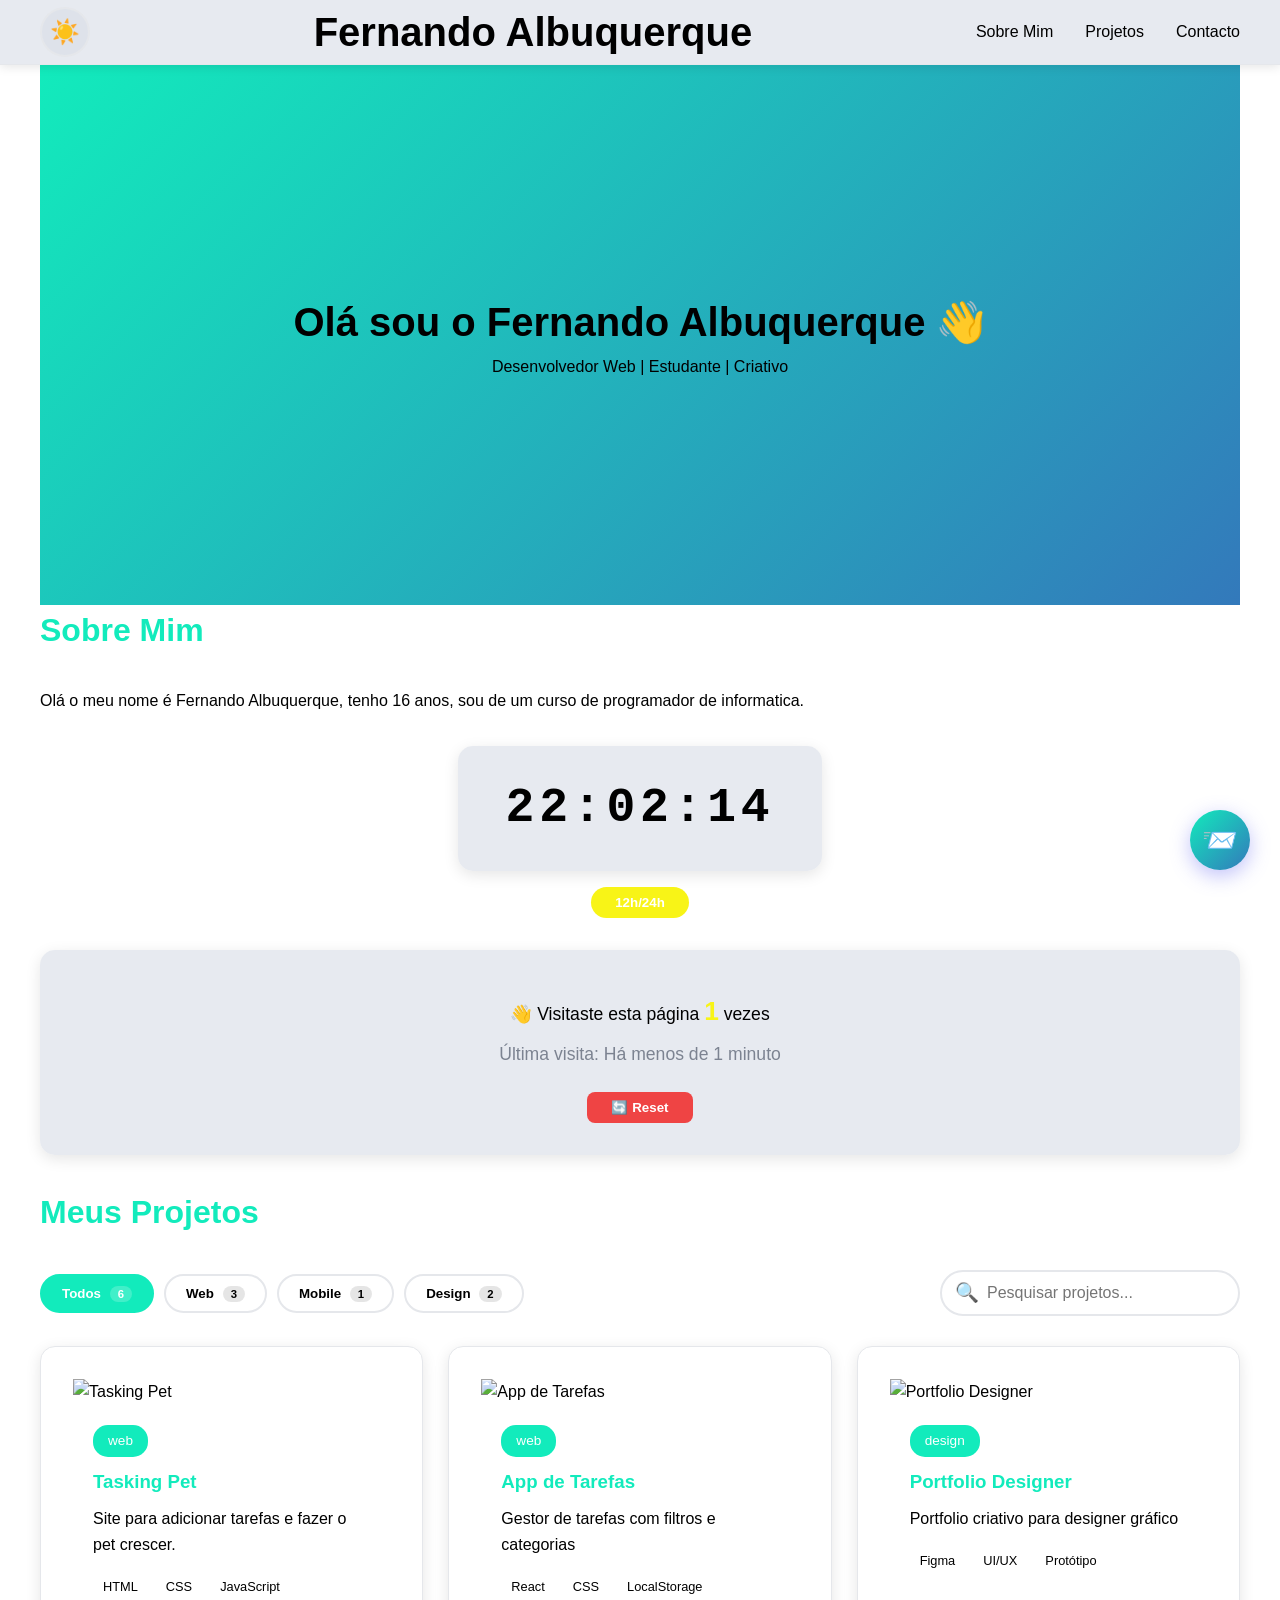
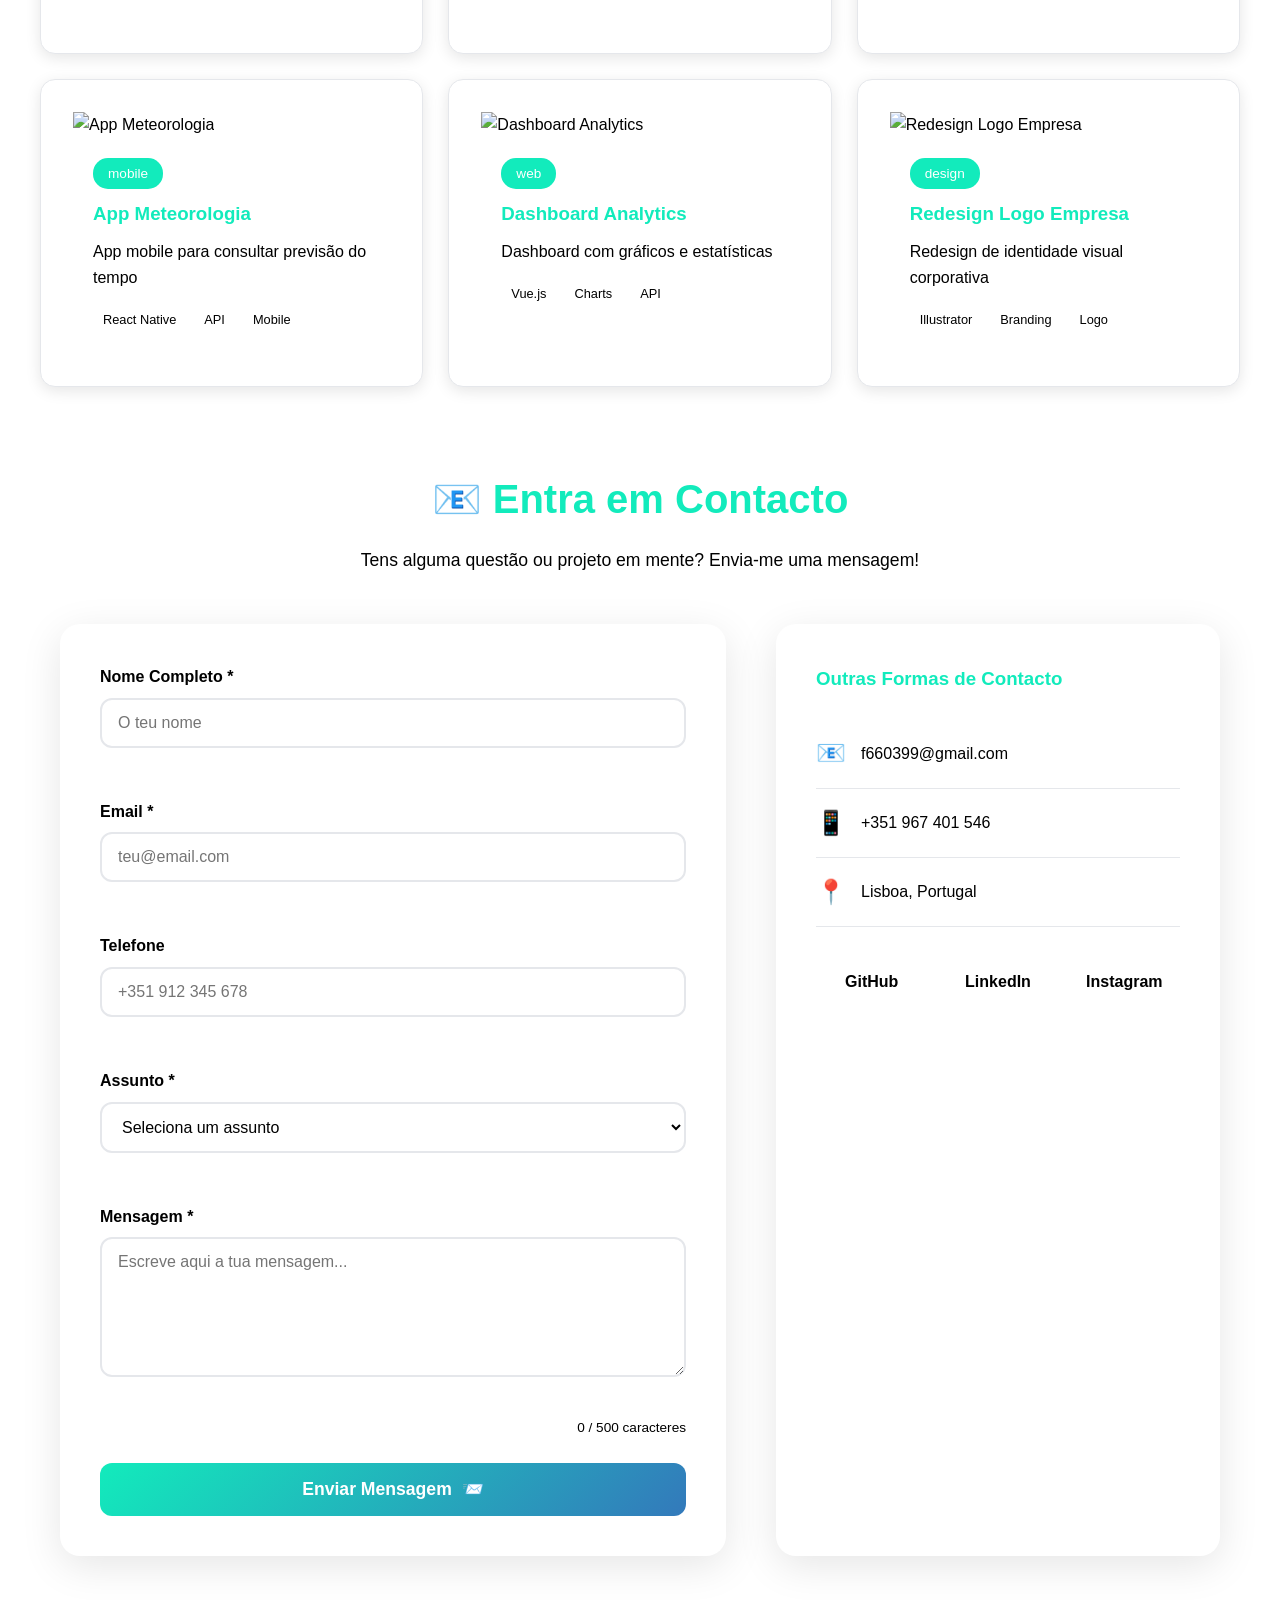
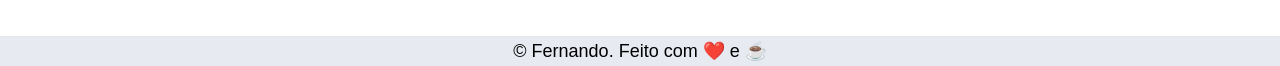
==== commit 5a3b8bc2: "final feedback and local storage" ====
--- a/index.html
+++ b/index.html
@@ -206,7 +206,6 @@
                 <span class="btn-text">Enviar Mensagem</span>
                 <span class="btn-icon">📨</span>
             </button>
-
         </form>
 
         <!-- Info Adicional -->
@@ -233,6 +232,34 @@
         </div>
     </div>
     </section>
+    <!-- Adicionar DEPOIS da secção contact -->
+<section id="admin-messages" class="admin-messages" style="display: none;">
+    <div class="admin-header">
+        <h2>📨 Mensagens Recebidas</h2>
+        <div class="admin-actions">
+            <span class="message-count">
+                <strong id="total-messages">0</strong> mensagens
+            </span>
+            <button id="clear-messages" class="btn-danger">
+                🗑️ Limpar Todas
+            </button>
+        </div>
+    </div>
+    
+    <div id="messages-list" class="messages-list">
+        <!-- Mensagens serão inseridas aqui -->
+    </div>
+    
+    <div id="no-messages" class="no-messages">
+        <p>📭 Ainda não há mensagens</p>
+    </div>
+</section>
+
+<!-- Botão flutuante para abrir admin -->
+<button id="toggle-admin" class="toggle-admin" title="Ver Mensagens">
+    📨
+    <span class="badge" id="unread-badge" style="display: none;">0</span>
+</button>
     <!-- Container de Toasts -->
     <div id="toast-container" class="toast-container"></div>
     <!-- FOOTER -->
--- a/styles.css
+++ b/styles.css
@@ -1063,4 +1063,183 @@
         min-width: auto;
         max-width: none;
     }
+}
+/* Admin Messages Section */
+.admin-messages {
+    padding: 60px 20px;
+    background: var(--light);
+    max-width: 1200px;
+    margin: 0 auto;
+}
+
+.admin-header {
+    display: flex;
+    justify-content: space-between;
+    align-items: center;
+    margin-bottom: 30px;
+    flex-wrap: wrap;
+    gap: 20px;
+}
+
+.admin-actions {
+    display: flex;
+    align-items: center;
+    gap: 20px;
+}
+
+.message-count {
+    color: var(--gray);
+}
+
+.btn-danger {
+    background: var(--danger);
+    color: white;
+    border: none;
+    padding: 10px 20px;
+    border-radius: 8px;
+    cursor: pointer;
+    font-weight: 600;
+    transition: all 0.3s;
+}
+
+.btn-danger:hover {
+    background: #dc2626;
+    transform: translateY(-2px);
+}
+
+/* Messages List */
+.messages-list {
+    display: flex;
+    flex-direction: column;
+    gap: 20px;
+}
+
+.message-card {
+    background: white;
+    padding: 25px;
+    border-radius: 15px;
+    box-shadow: 0 4px 15px rgba(0, 0, 0, 0.1);
+    transition: all 0.3s;
+}
+
+.message-card:hover {
+    transform: translateX(5px);
+    box-shadow: 0 6px 20px rgba(0, 0, 0, 0.15);
+}
+
+.message-card.unread {
+    border-left: 4px solid var(--primary);
+}
+
+.message-header {
+    display: flex;
+    justify-content: space-between;
+    align-items: start;
+    margin-bottom: 15px;
+    flex-wrap: wrap;
+    gap: 10px;
+}
+
+.message-sender h4 {
+    color: var(--dark);
+    margin-bottom: 5px;
+}
+
+.message-sender p {
+    color: var(--gray);
+    font-size: 0.9em;
+}
+
+.message-meta {
+    text-align: right;
+    font-size: 0.85em;
+    color: var(--gray);
+}
+
+.message-subject {
+    background: var(--primary);
+    color: white;
+    padding: 6px 12px;
+    border-radius: 12px;
+    font-size: 0.85em;
+    display: inline-block;
+    margin-bottom: 15px;
+}
+
+.message-body {
+    color: var(--dark);
+    line-height: 1.6;
+    padding: 15px;
+    background: var(--light);
+    border-radius: 10px;
+}
+
+.message-actions {
+    margin-top: 15px;
+    display: flex;
+    gap: 10px;
+}
+
+.message-actions button {
+    padding: 8px 16px;
+    border: none;
+    border-radius: 8px;
+    cursor: pointer;
+    font-weight: 600;
+    transition: all 0.3s;
+}
+
+.btn-delete {
+    background: var(--danger);
+    color: white;
+}
+
+.btn-delete:hover {
+    background: #dc2626;
+}
+
+/* Toggle Admin Button */
+.toggle-admin {
+    position: fixed;
+    bottom: 30px;
+    right: 30px;
+    width: 60px;
+    height: 60px;
+    border-radius: 50%;
+    background: linear-gradient(135deg, var(--primary), var(--secondary));
+    color: white;
+    border: none;
+    font-size: 1.8em;
+    cursor: pointer;
+    box-shadow: 0 6px 20px rgba(99, 102, 241, 0.4);
+    transition: all 0.3s;
+    z-index: 999;
+}
+
+.toggle-admin:hover {
+    transform: scale(1.1);
+    box-shadow: 0 8px 25px rgba(99, 102, 241, 0.5);
+}
+
+.toggle-admin .badge {
+    position: absolute;
+    top: -5px;
+    right: -5px;
+    background: var(--danger);
+    color: white;
+    width: 24px;
+    height: 24px;
+    border-radius: 50%;
+    display: flex;
+    align-items: center;
+    justify-content: center;
+    font-size: 0.5em;
+    font-weight: 700;
+}
+
+.no-messages {
+    text-align: center;
+    padding: 60px 20px;
+    color: var(--gray);
+    font-size: 1.2em;
 }
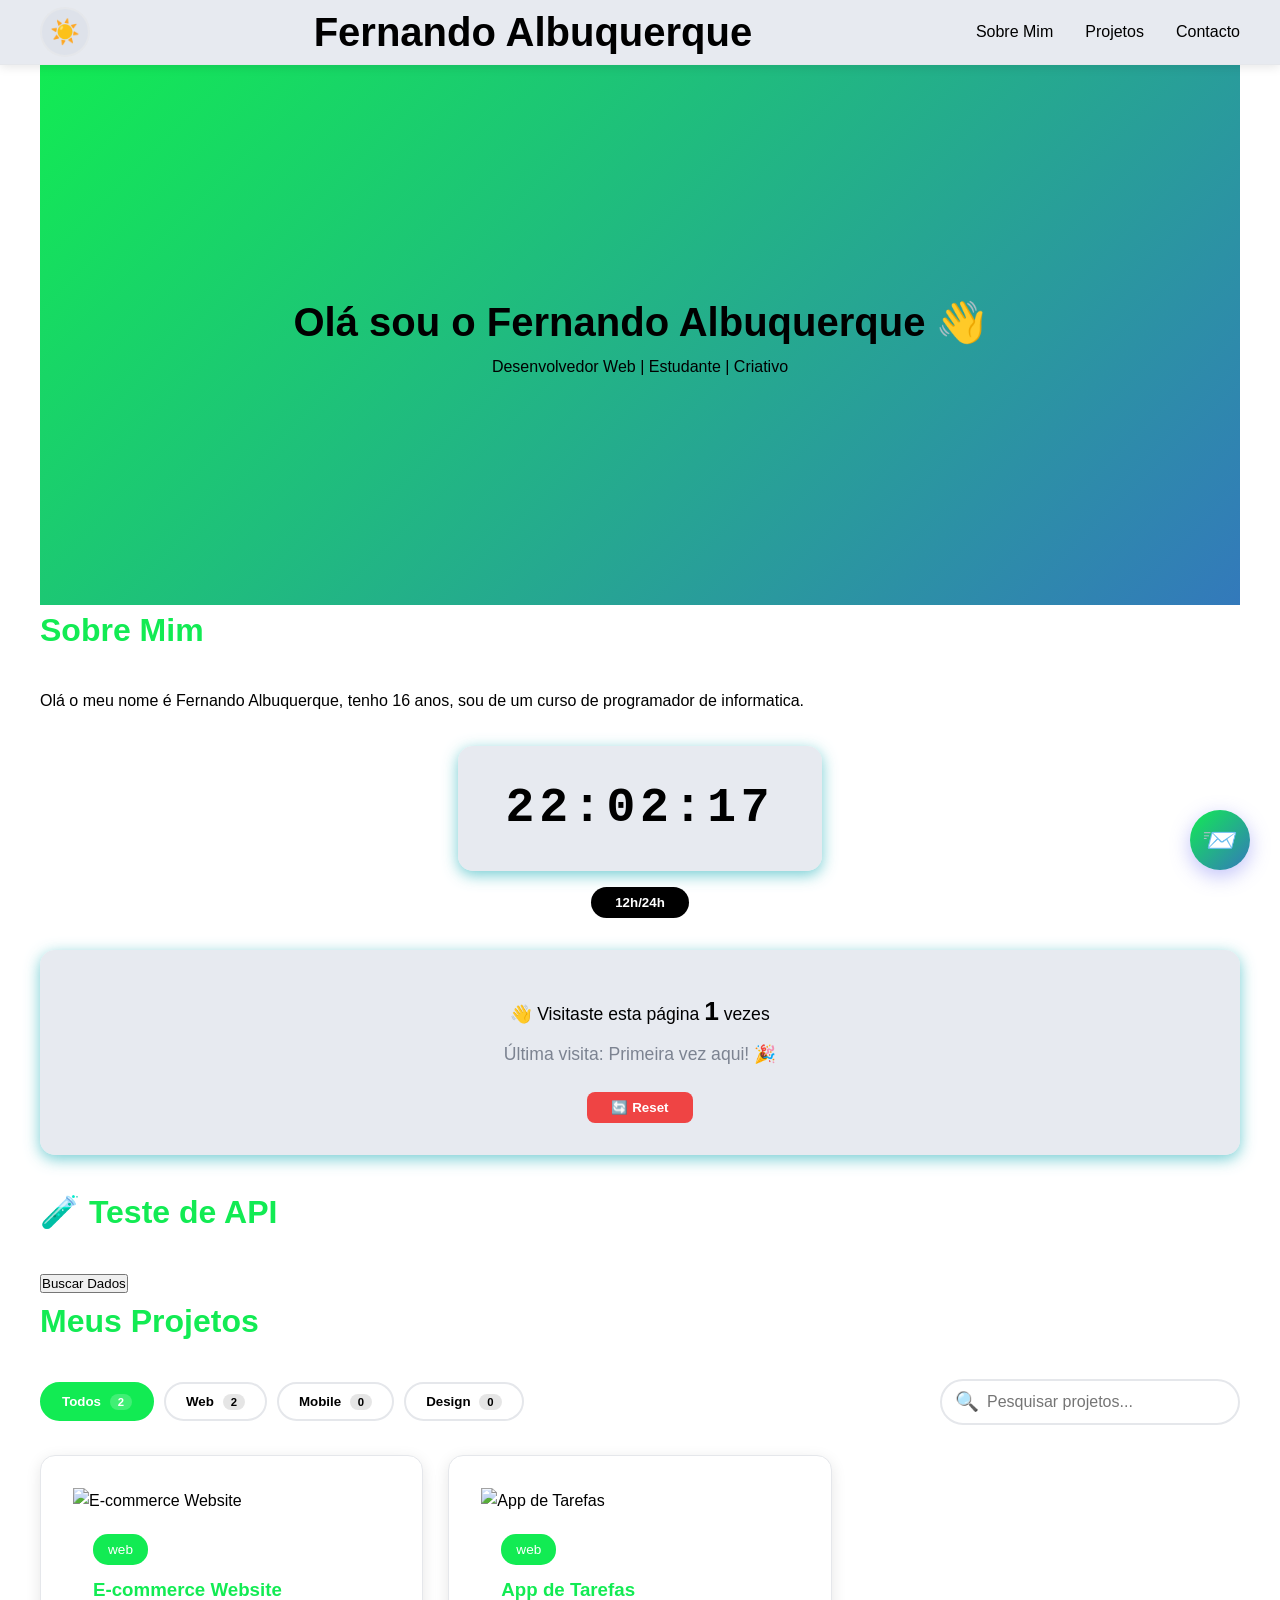
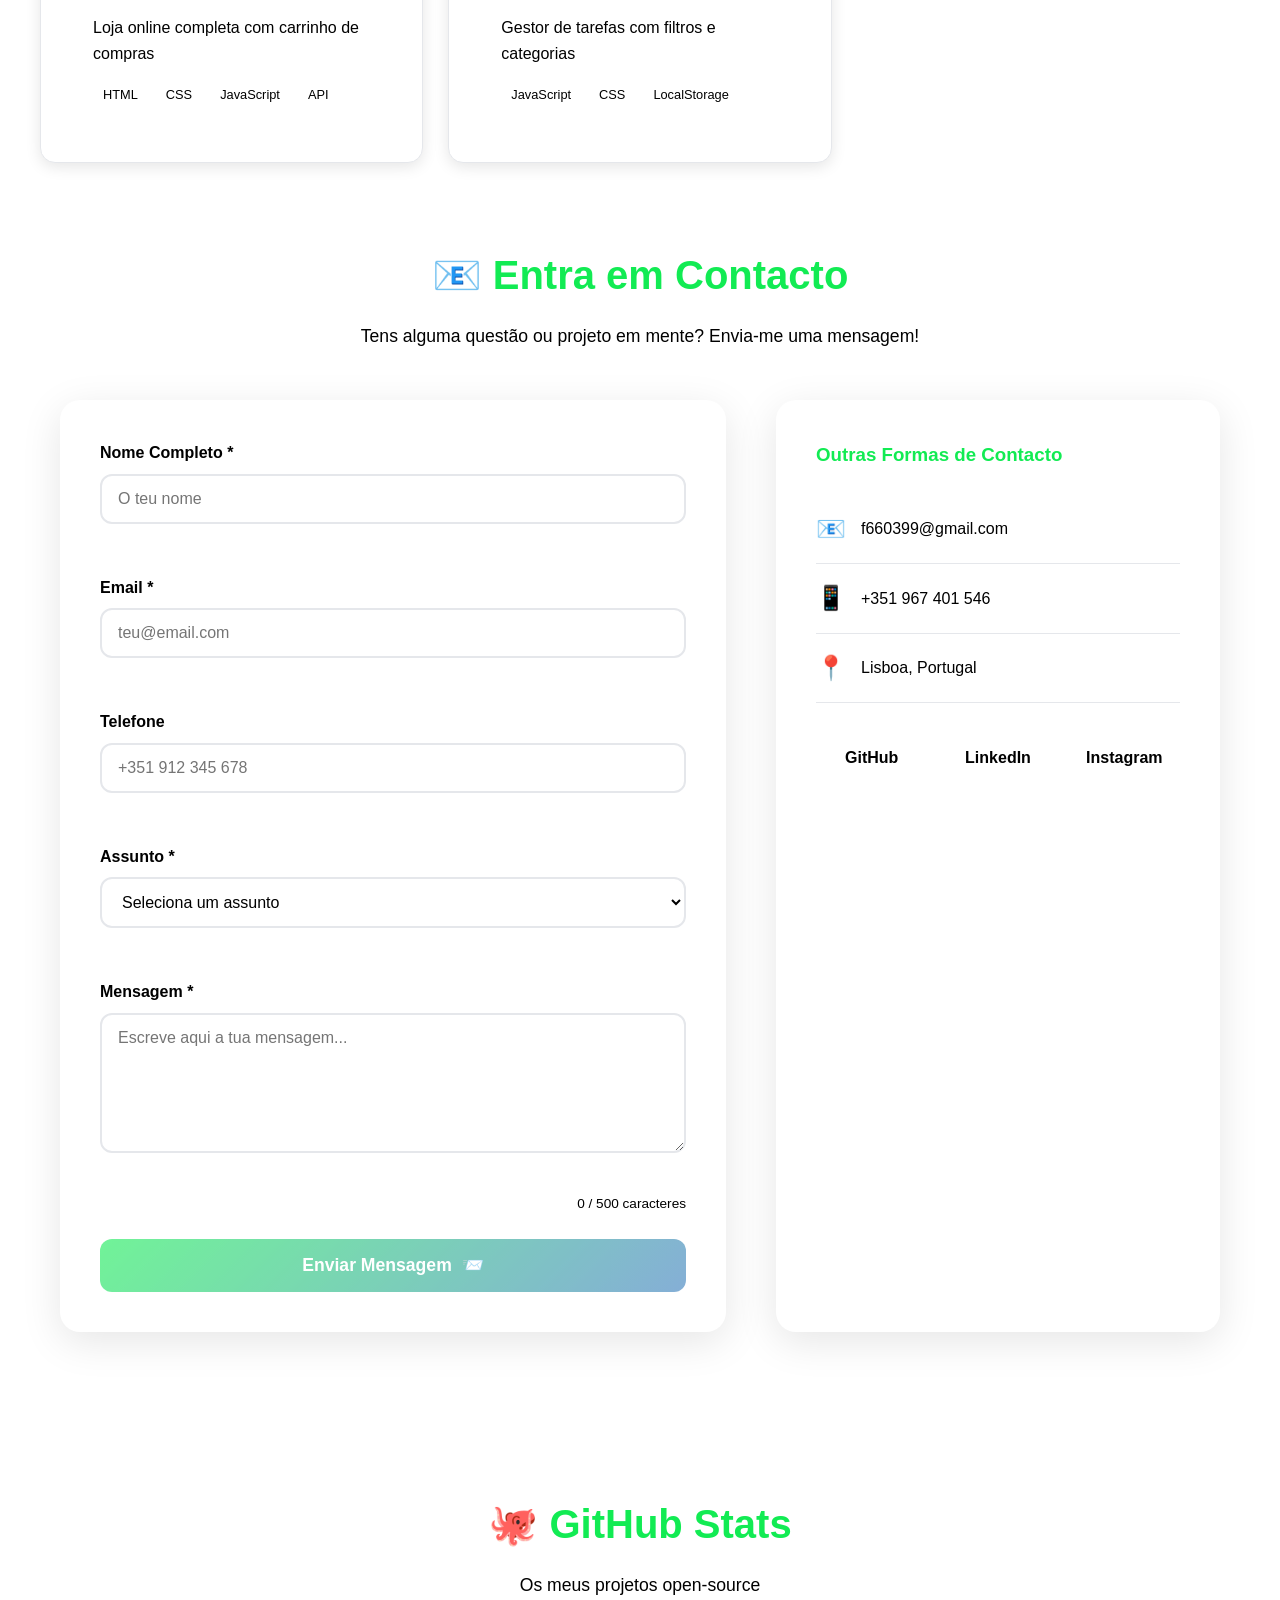
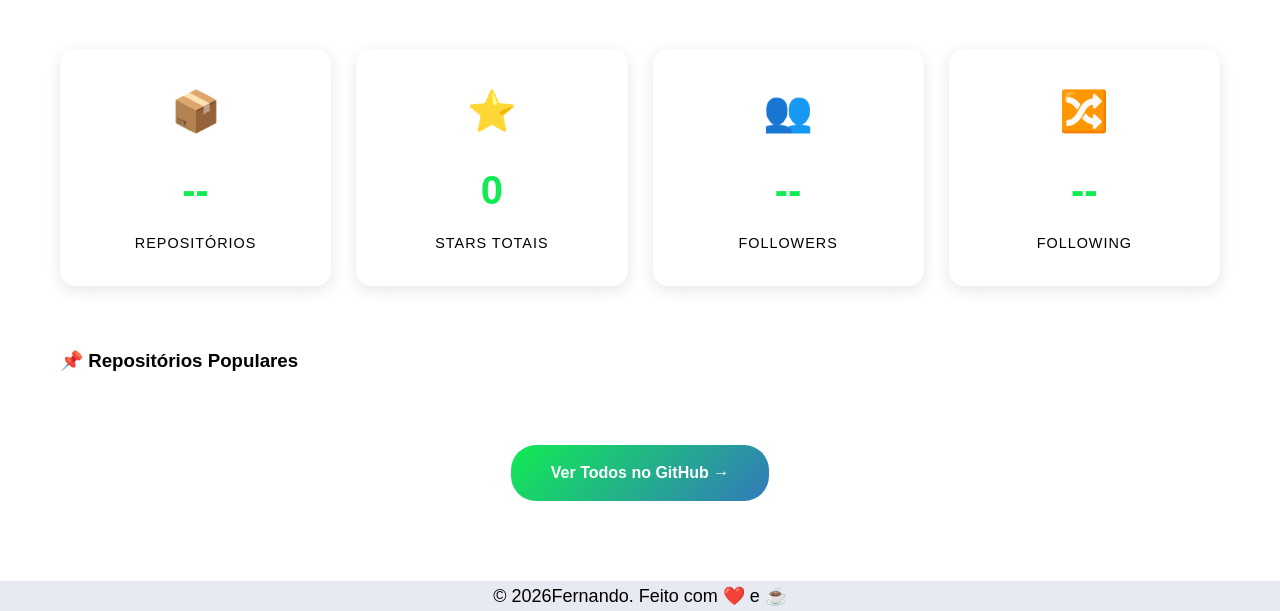
==== commit 05c5c06d: "Add API" ====
--- a/index.html
+++ b/index.html
@@ -49,6 +49,12 @@
         <p class="last-visit">Última visita: <span id="last-visit">Primeira vez!</span></p>
         <button id="reset-counter" class="reset-btn">🔄 Reset</button>
         </div>
+    </section>
+    <!-- HTML para teste -->
+    <section class="api-test">
+        <h2>🧪 Teste de API</h2>
+        <button id="fetch-btn">Buscar Dados</button>
+        <div id="result" class="result"></div>
     </section>
 
     <!-- PROJETOS -->
@@ -241,7 +247,7 @@
                 <strong id="total-messages">0</strong> mensagens
             </span>
             <button id="clear-messages" class="btn-danger">
-                🗑️ Limpar Todas
+                🗑️ 
             </button>
         </div>
     </div>
@@ -262,6 +268,56 @@
 </button>
     <!-- Container de Toasts -->
     <div id="toast-container" class="toast-container"></div>
+    
+    <section id="github-stats" class="github-stats">
+    <div class="section-header">
+        <h2>🐙 GitHub Stats</h2>
+        <p>Os meus projetos open-source</p>
+    </div>
+
+    <!-- Stats Cards -->
+    <div class="stats-grid">
+        <div class="stat-card">
+            <div class="stat-icon">📦</div>
+            <div class="stat-value" id="repos-count">--</div>
+            <div class="stat-label">Repositórios</div>
+        </div>
+        
+        <div class="stat-card">
+            <div class="stat-icon">⭐</div>
+            <div class="stat-value" id="stars-count">--</div>
+            <div class="stat-label">Stars Totais</div>
+        </div>
+        
+        <div class="stat-card">
+            <div class="stat-icon">👥</div>
+            <div class="stat-value" id="followers-count">--</div>
+            <div class="stat-label">Followers</div>
+        </div>
+        
+        <div class="stat-card">
+            <div class="stat-icon">🔀</div>
+            <div class="stat-value" id="following-count">--</div>
+            <div class="stat-label">Following</div>
+        </div>
+    </div>
+
+    <!-- Repositórios Populares -->
+    <div class="repos-section">
+        <h3>📌 Repositórios Populares</h3>
+        <div id="repos-grid" class="repos-grid">
+            <!-- Repos serão inseridos aqui -->
+        </div>
+    </div>
+
+    <!-- Link para GitHub -->
+    <div class="github-link">
+        <a href="https://github.com/FernandoA74" target="_blank" class="btn-github">
+            Ver Todos no GitHub →
+        </a>
+    </div>
+    </section>
+    
     <!-- FOOTER -->
     <footer>
         <p style="color: black; font-size: large; text-align: center;">© <span id="year"></span>Fernando. Feito com ❤️ e ☕</p>
--- a/styles.css
+++ b/styles.css
@@ -134,9 +134,9 @@
 :root {
 
     /* ===== cores principais ===== */
-    --primary: #12ebbc;
+    --primary: #12eb53;
     --secondary: #3379bb;
-    --accent: #f8f417;
+    --accent: #000000;
 
     /* ===== tema ===== */
     --bg-primary: #ffffff;
@@ -149,15 +149,15 @@
 /* ===== TEMA ESCURO ===== */
 body.dark-mode {
 
-    --primary: #f70fff;
-    --secondary: #a408b3;
-    --accent: #5e125a;
-
-    --bg-primary: #1f2937;
-    --bg-secondary: #5051527a;
+    --primary: #06a2e0;
+    --secondary: #8a0283;
+    --accent: #ab00c2;
+
+    --bg-primary: #1f2022dc;
+    --bg-secondary: #312a2aaf;
     --text-primary: #000000;
     --text-secondary: #d1d5db;
-    --border: #374151;
+    --border: #3a3f47e0;
 }
 
 
@@ -228,7 +228,7 @@
     background: var(--bg-secondary);
     padding: 1.5rem 3rem;
     border-radius: 15px;
-    box-shadow: 0 4px 15px rgba(0, 0, 0, 0.1);
+    box-shadow: 0 4px 15px rgba(91, 196, 204, 0.856);
     letter-spacing: 0.1em;
 }
 
@@ -259,7 +259,7 @@
     border-radius: 15px;
     margin: 2rem 0;
     text-align: center;
-    box-shadow: 0 4px 15px rgba(0, 0, 0, 0.1);
+    box-shadow: 0 4px 15px rgba(91, 196, 204, 0.856);
 }
 
 .visit-counter p {
@@ -1242,4 +1242,168 @@
     padding: 60px 20px;
     color: var(--gray);
     font-size: 1.2em;
+}
+/* GitHub Stats Section */
+.github-stats {
+    padding: 80px 20px;
+    background: var(--light);
+}
+
+.stats-grid {
+    display: grid;
+    grid-template-columns: repeat(auto-fit, minmax(200px, 1fr));
+    gap: 25px;
+    max-width: 1200px;
+    margin: 40px auto;
+}
+
+.stat-card {
+    background: white;
+    padding: 30px;
+    border-radius: 15px;
+    text-align: center;
+    box-shadow: 0 4px 15px rgba(0, 0, 0, 0.1);
+    transition: all 0.3s;
+}
+
+.stat-card:hover {
+    transform: translateY(-5px);
+    box-shadow: 0 8px 25px rgba(99, 102, 241, 0.2);
+}
+
+.stat-icon {
+    font-size: 2.5em;
+    margin-bottom: 15px;
+}
+
+.stat-value {
+    font-size: 2.5em;
+    font-weight: 700;
+    color: var(--primary);
+    margin-bottom: 10px;
+}
+
+.stat-value.loading {
+    color: var(--gray);
+    animation: pulse 1.5s ease-in-out infinite;
+}
+
+@keyframes pulse {
+    0%, 100% { opacity: 1; }
+    50% { opacity: 0.5; }
+}
+
+.stat-label {
+    color: var(--gray);
+    font-size: 0.9em;
+    text-transform: uppercase;
+    letter-spacing: 1px;
+}
+
+/* Repos Grid */
+.repos-section {
+    max-width: 1200px;
+    margin: 60px auto 40px;
+}
+
+.repos-section h3 {
+    color: var(--dark);
+    margin-bottom: 30px;
+}
+
+.repos-grid {
+    display: grid;
+    grid-template-columns: repeat(auto-fill, minmax(300px, 1fr));
+    gap: 25px;
+}
+
+.repo-card {
+    background: white;
+    padding: 25px;
+    border-radius: 15px;
+    box-shadow: 0 4px 15px rgba(0, 0, 0, 0.1);
+    transition: all 0.3s;
+    border-left: 4px solid var(--primary);
+}
+
+.repo-card:hover {
+    transform: translateY(-3px);
+    box-shadow: 0 6px 20px rgba(0, 0, 0, 0.15);
+}
+
+.repo-header {
+    display: flex;
+    align-items: start;
+    gap: 12px;
+    margin-bottom: 15px;
+}
+
+.repo-icon {
+    font-size: 1.5em;
+}
+
+.repo-info h4 {
+    color: var(--primary);
+    margin-bottom: 5px;
+}
+
+.repo-info h4 a {
+    color: var(--primary);
+    text-decoration: none;
+    transition: color 0.3s;
+}
+
+.repo-info h4 a:hover {
+    color: var(--secondary);
+}
+
+.repo-description {
+    color: var(--gray);
+    margin-bottom: 15px;
+    line-height: 1.5;
+}
+
+.repo-stats {
+    display: flex;
+    gap: 20px;
+    font-size: 0.9em;
+    color: var(--gray);
+}
+
+.repo-stat {
+    display: flex;
+    align-items: center;
+    gap: 5px;
+}
+
+.repo-language {
+    display: inline-block;
+    padding: 4px 12px;
+    background: var(--light);
+    border-radius: 12px;
+    font-size: 0.85em;
+    color: var(--dark);
+    margin-top: 10px;
+}
+
+/* GitHub Link Button */
+.github-link {
+    text-align: center;
+    margin-top: 40px;
+}
+
+.btn-github {
+    display: inline-block;
+    background: linear-gradient(135deg, var(--primary), var(--secondary));
+    color: white;
+    padding: 15px 40px;
+    border-radius: 25px;
+    text-decoration: none;
+    font-weight: 600;
+    transition: all 0.3s;
+}
+
+.btn-github:hover {
+    transform: translateY(-2px);
+    box-shadow: 0 6px 20px rgba(99, 102, 241, 0.3);
 }
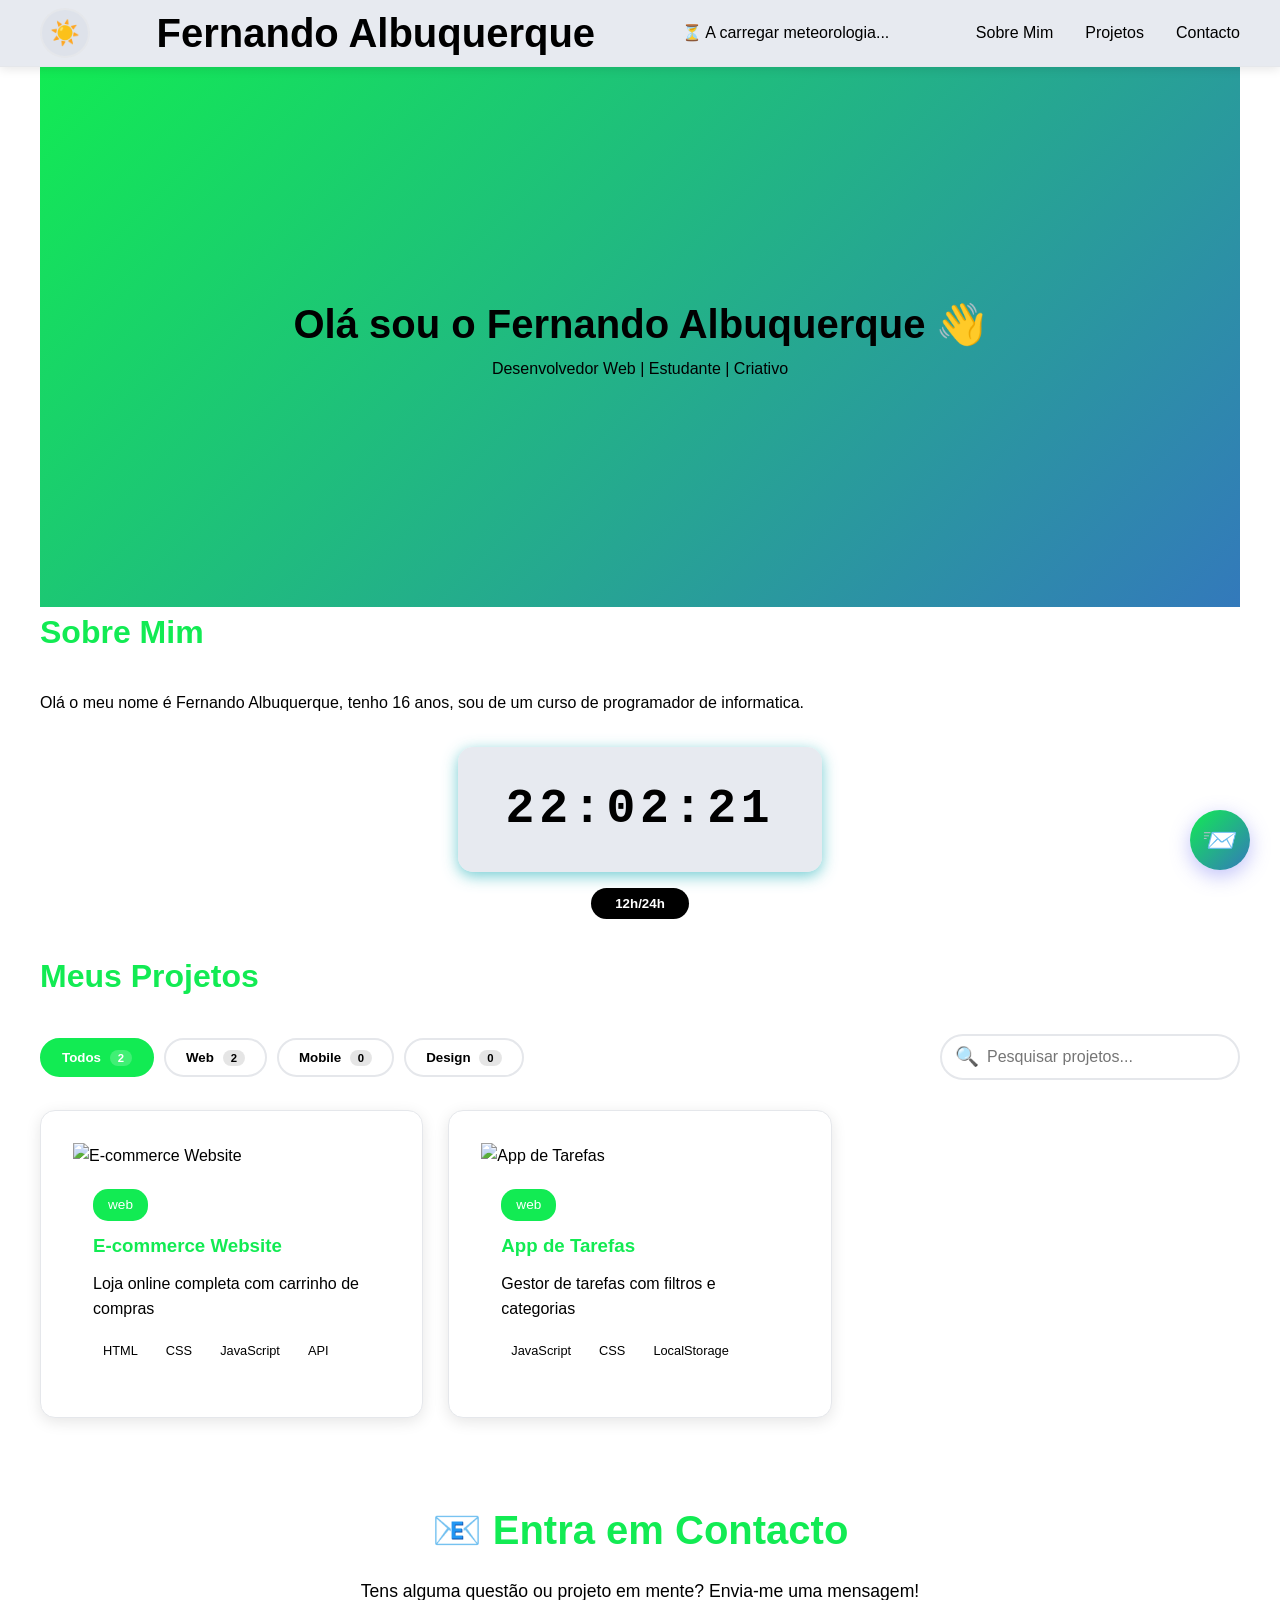
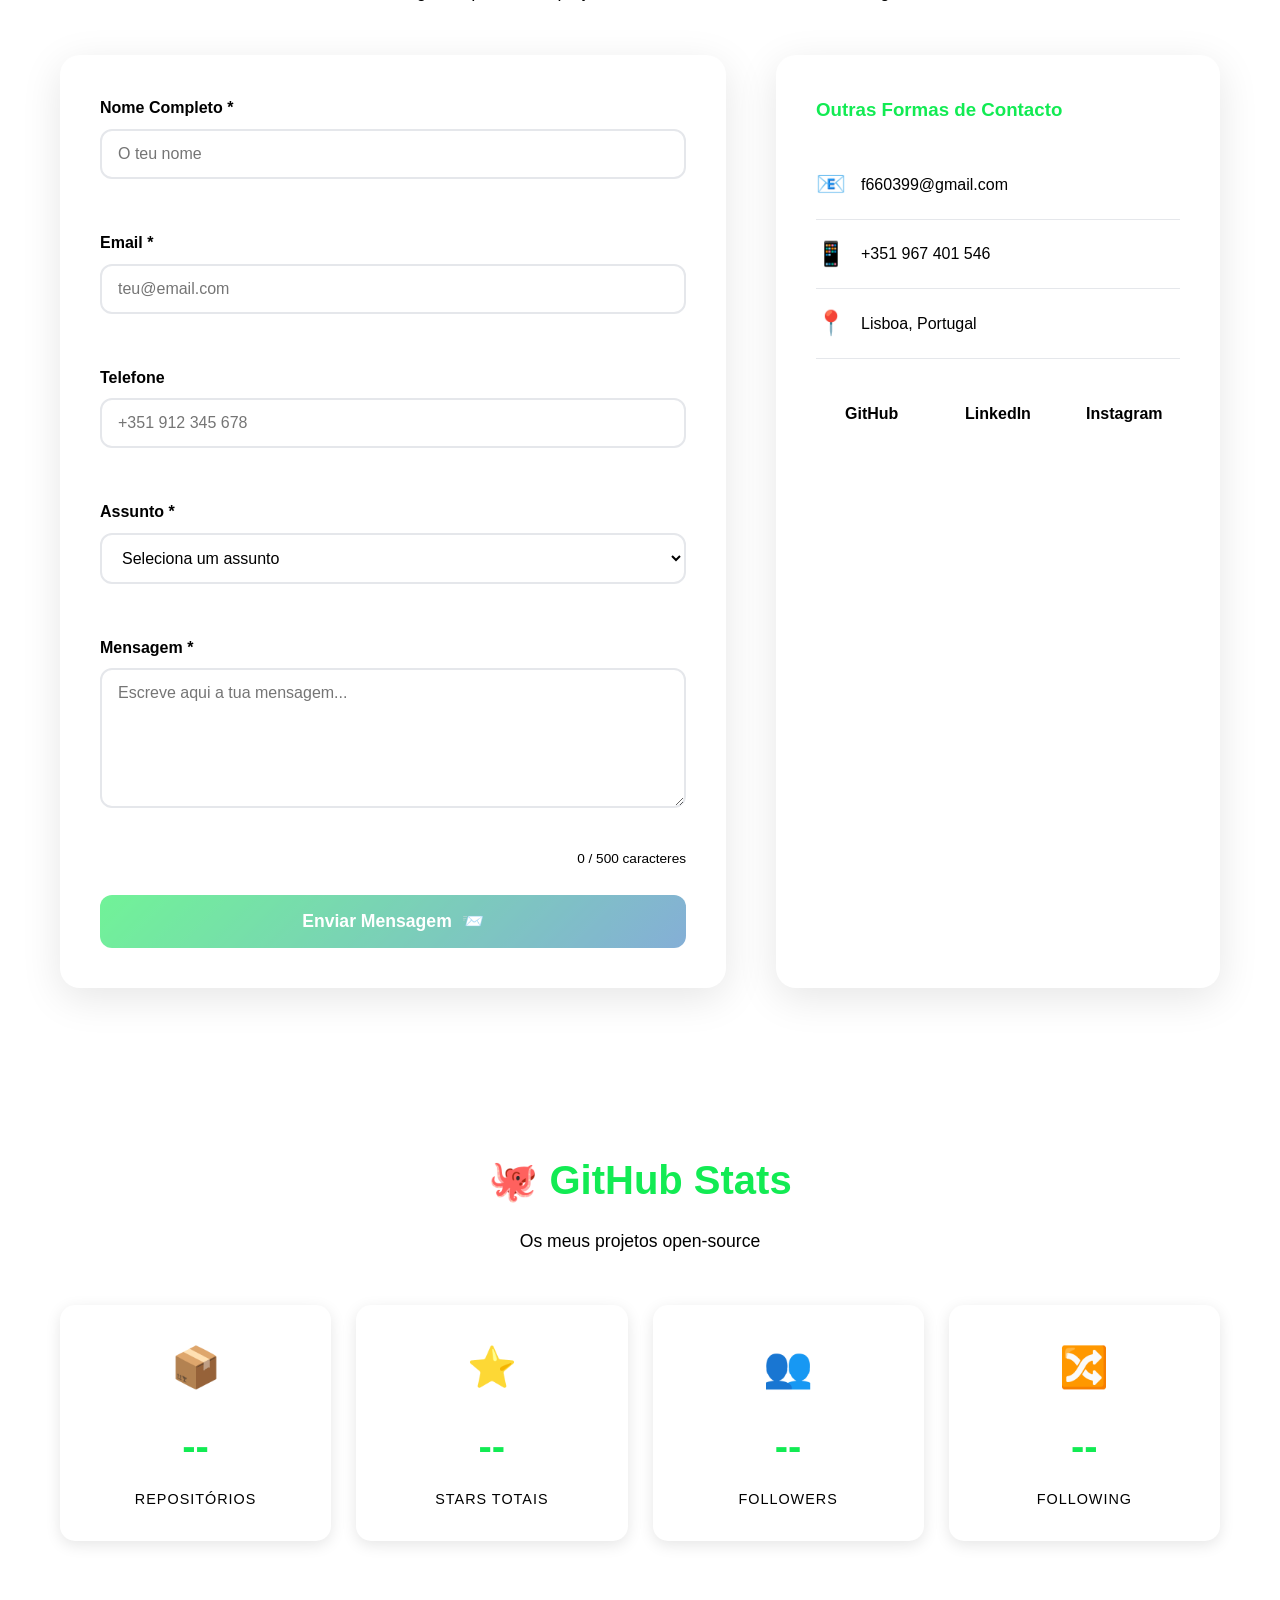
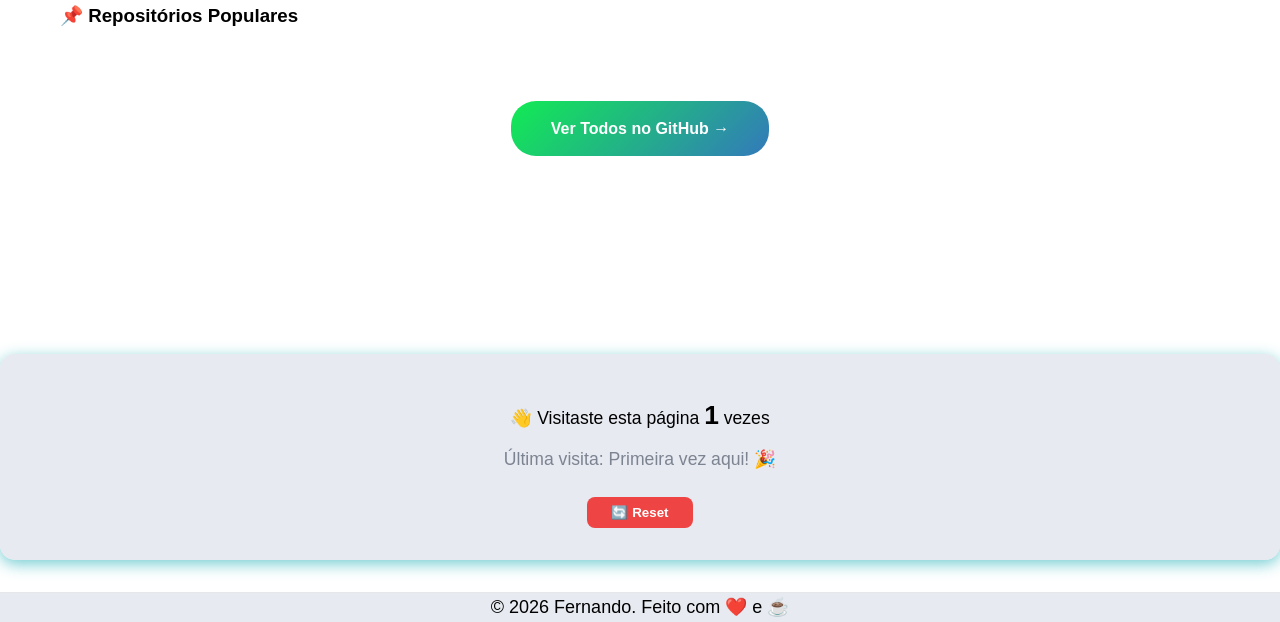
==== commit ebc1f377: "terminar API" ====
--- a/index.html
+++ b/index.html
@@ -16,6 +16,27 @@
                 <span class="icon-dark">🌙</span>
             </button>
             <h1>Fernando Albuquerque</h1>
+            <!-- Weather Widget (pode ir no header ou footer) -->
+        <div class="weather-widget" id="weather-widget">
+        <div class="weather-loading">
+            <p>⏳ A carregar meteorologia...</p>
+        </div>
+    
+        <div class="weather-content" style="display: none;">
+        <div class="weather-icon" id="weather-icon">☀️</div>
+        <div class="weather-info">
+           <div class="weather-temp">
+                <span id="temp">--</span>°C
+            </div>
+            <div class="weather-desc" id="weather-desc">--</div>
+            <div class="weather-location" id="weather-location">--</div>
+        </div>
+    </div>
+    
+    <div class="weather-error" style="display: none;">
+        <p>❌ Erro ao carregar meteorologia</p>
+    </div>
+    </div>
             <ul>
                 <li><a href="#about">Sobre Mim</a></li>
                 <li><a href="#projects">Projetos</a></li>
@@ -43,18 +64,6 @@
         </div>
         <button id="format-toggle" class="format-toggle">12h/24h</button>
         </div>
-        <!-- CONTADOR DE VISITAS -->
-        <div class="visit-counter">
-        <p>👋 Visitaste esta página <strong id="visit-count">0</strong> vezes</p>
-        <p class="last-visit">Última visita: <span id="last-visit">Primeira vez!</span></p>
-        <button id="reset-counter" class="reset-btn">🔄 Reset</button>
-        </div>
-    </section>
-    <!-- HTML para teste -->
-    <section class="api-test">
-        <h2>🧪 Teste de API</h2>
-        <button id="fetch-btn">Buscar Dados</button>
-        <div id="result" class="result"></div>
     </section>
 
     <!-- PROJETOS -->
@@ -317,10 +326,25 @@
         </a>
     </div>
     </section>
+
+    <!-- Skeleton para GitHub Stats -->
+<div class="skeleton-stat-card">
+    <div class="skeleton-icon"></div>
+    <div class="skeleton-value"></div>
+    <div class="skeleton-label"></div>
+</div>
+
+    <!-- CONTADOR DE VISITAS -->
+        <div class="visit-counter">
+        <p>👋 Visitaste esta página <strong id="visit-count">0</strong> vezes</p>
+        <p class="last-visit">Última visita: <span id="last-visit">Primeira vez!</span></p>
+        <button id="reset-counter" class="reset-btn">🔄 Reset</button>
+        </div>
     
     <!-- FOOTER -->
     <footer>
-        <p style="color: black; font-size: large; text-align: center;">© <span id="year"></span>Fernando. Feito com ❤️ e ☕</p>
+        <p style="color: black; font-size: large; text-align: center;">© <span id="year"></span> 
+            Fernando. Feito com ❤️ e ☕</p>
     </footer>
     <script src="script.js"></script>
 </body>
--- a/styles.css
+++ b/styles.css
@@ -1406,4 +1406,80 @@
 .btn-github:hover {
     transform: translateY(-2px);
     box-shadow: 0 6px 20px rgba(99, 102, 241, 0.3);
+}
+
+/* Weather Widget */
+.weather-content {
+    display: flex;
+    align-items: center;
+    gap: 20px;
+}
+
+.weather-icon {
+    font-size: 4em;
+    animation: float 3s ease-in-out infinite;
+}
+
+@keyframes float {
+    0%, 100% { transform: translateY(0); }
+    50% { transform: translateY(-10px); }
+}
+
+.weather-temp {
+    font-size: 2.5em;
+    font-weight: 700;
+    margin-bottom: 5px;
+}
+
+.weather-desc {
+    font-size: 1.1em;
+    opacity: 0.9;
+    text-transform: capitalize;
+    margin-bottom: 5px;
+}
+
+.weather-location {
+    font-size: 0.9em;
+    opacity: 0.8;
+}
+
+.weather-loading,
+.weather-error {
+    text-align: center;
+    padding: 20px;
+}
+
+.weather-loading p {
+    animation: pulse 1.5s ease-in-out infinite;
+}
+
+/* Skeleton Loading */
+.skeleton {
+    background: linear-gradient(
+        90deg,
+        #f0f0f0 25%,
+        #e0e0e0 50%,
+        #f0f0f0 75%
+    );
+    background-size: 200% 100%;
+    animation: loading 1.5s ease-in-out infinite;
+}
+
+@keyframes loading {
+    0% { background-position: 200% 0; }
+    100% { background-position: -200% 0; }
+}
+
+.skeleton-value {
+    height: 40px;
+    width: 60px;
+    margin: 15px auto;
+    border-radius: 8px;
+}
+
+.skeleton-label {
+    height: 16px;
+    width: 100px;
+    margin: 0 auto;
+    border-radius: 4px;
 }
